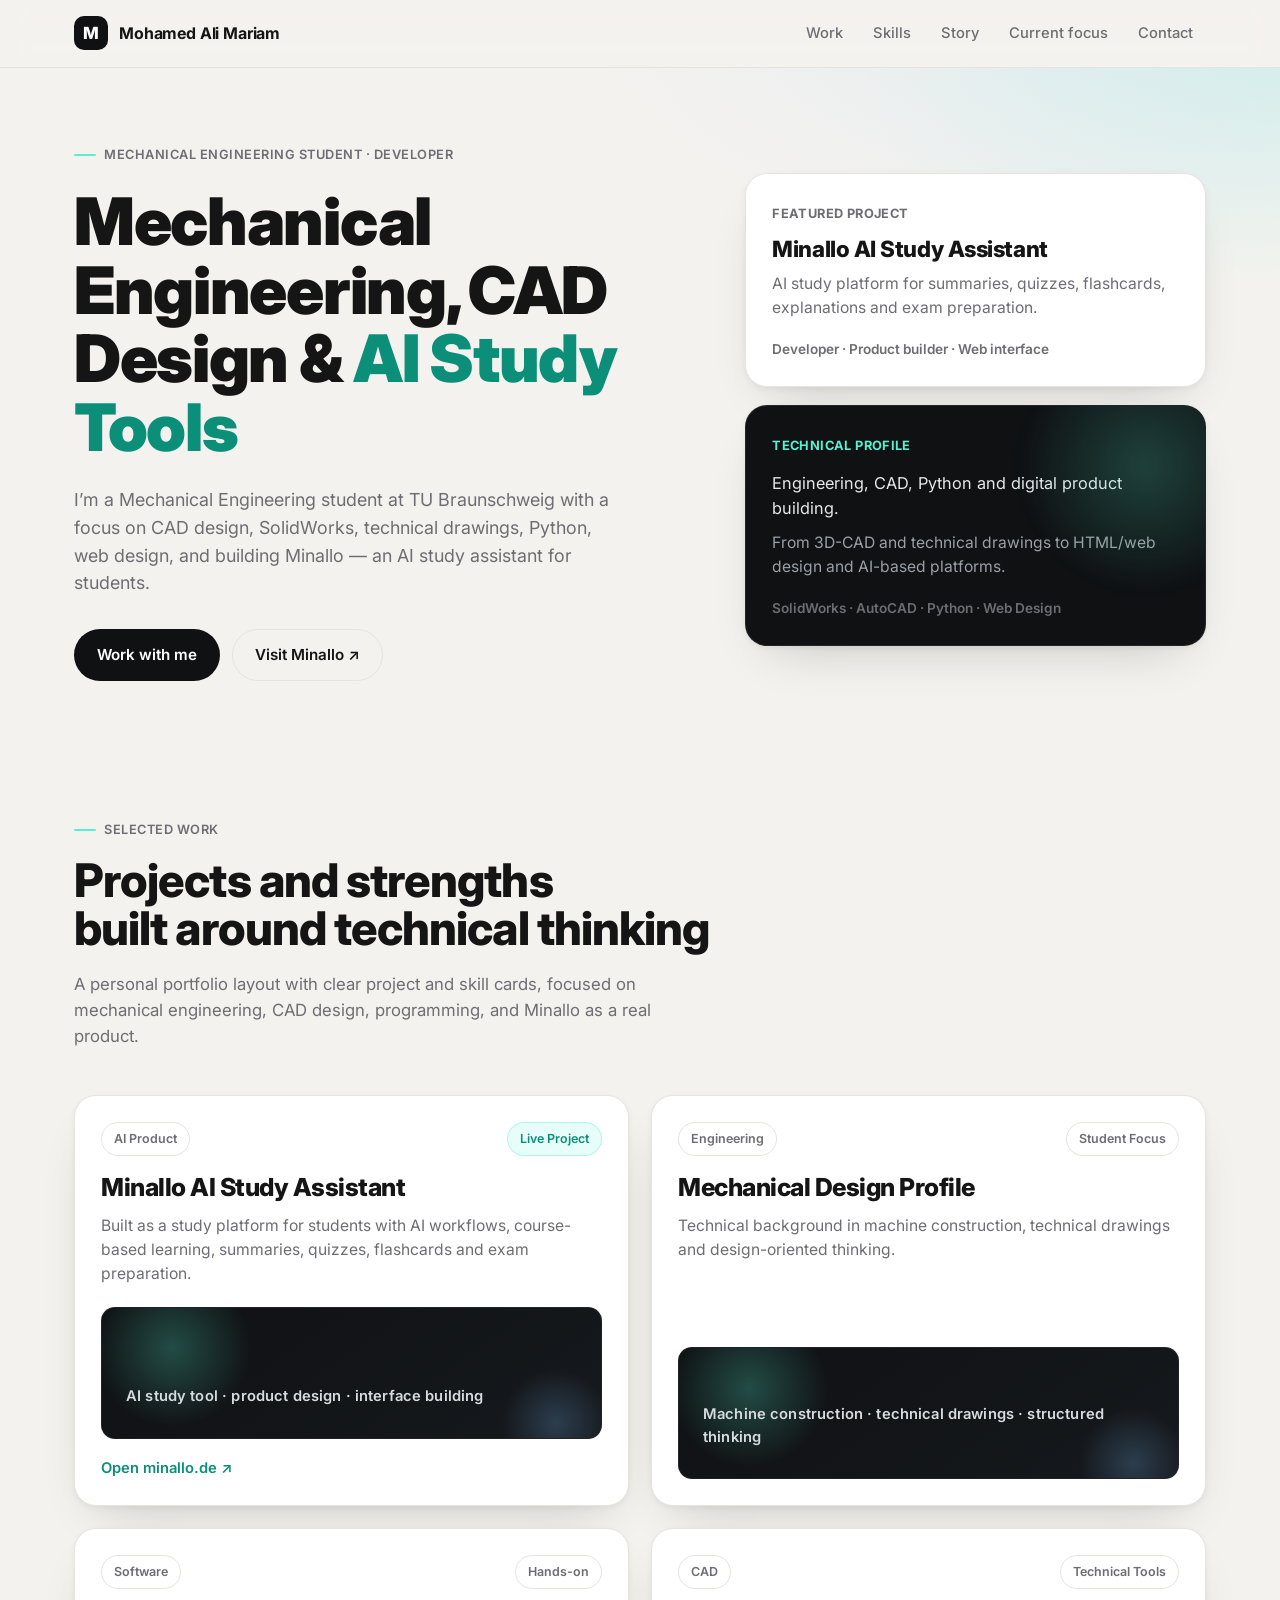
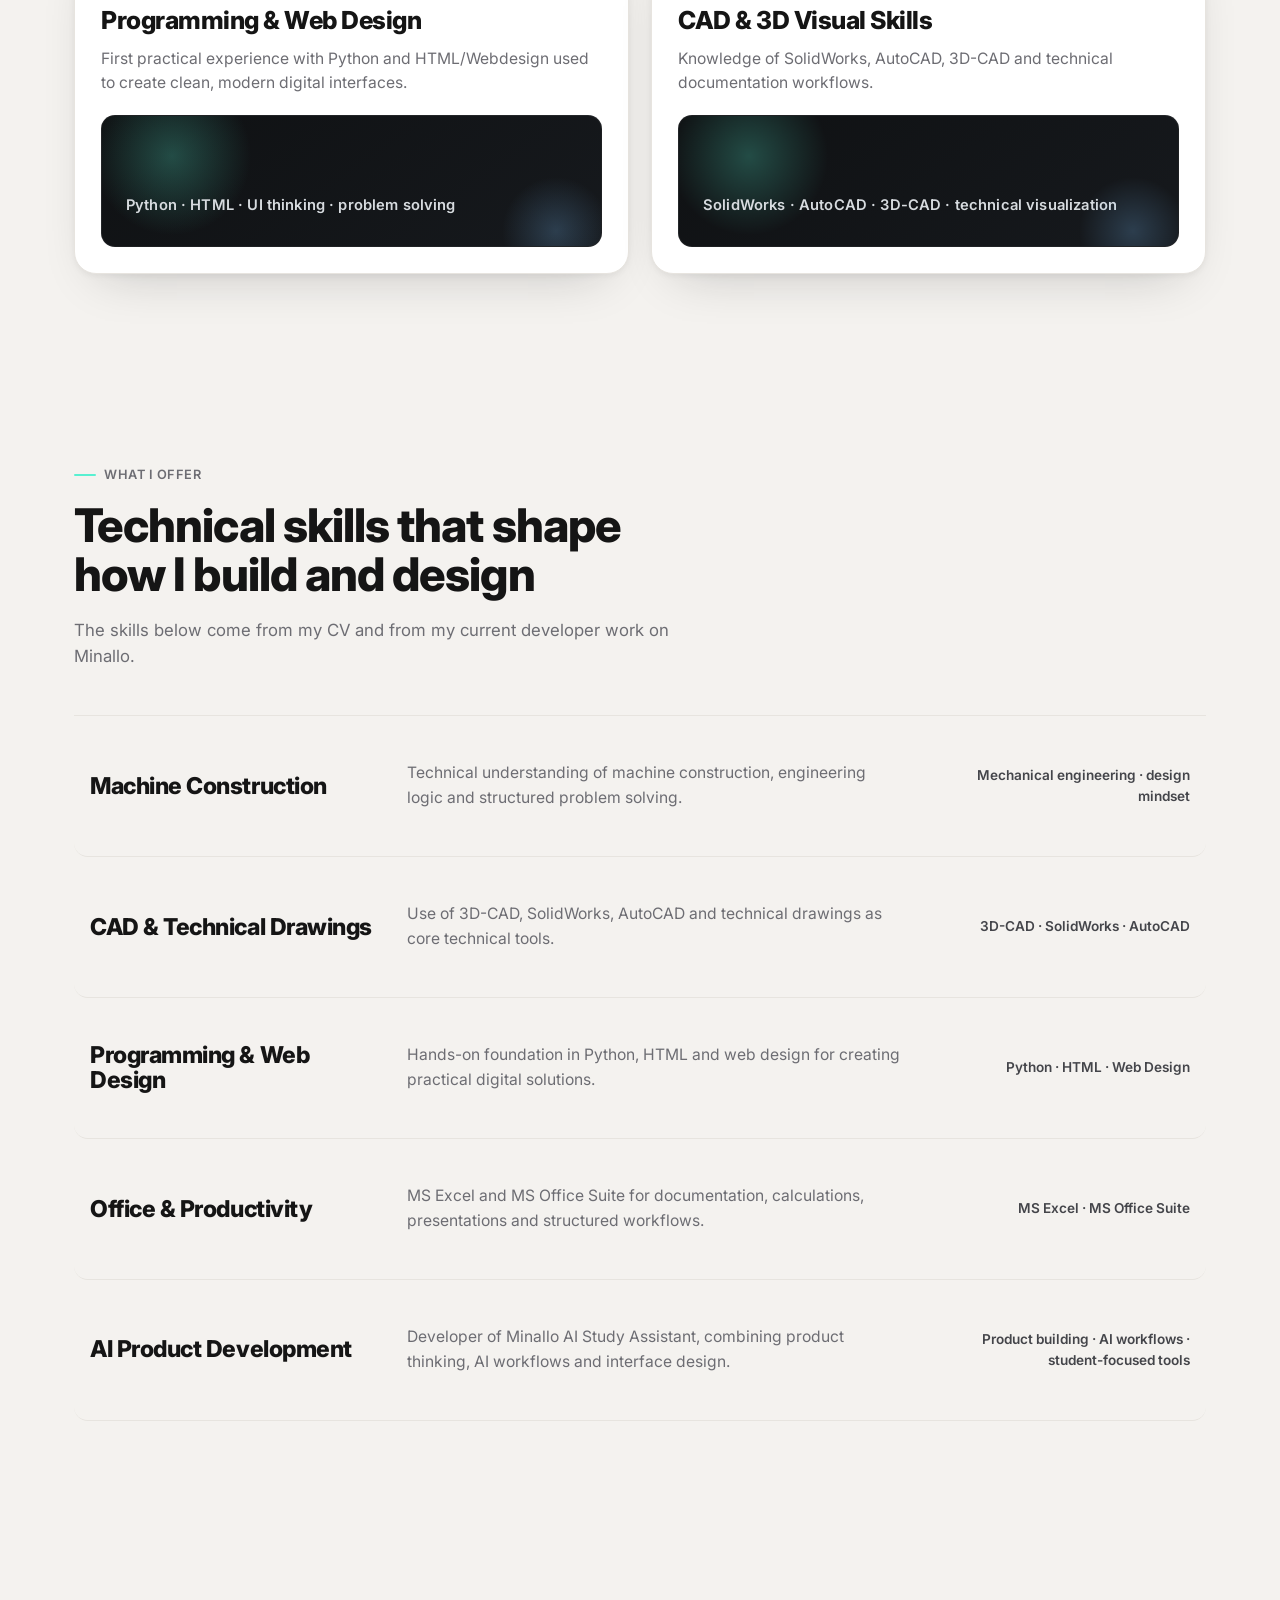
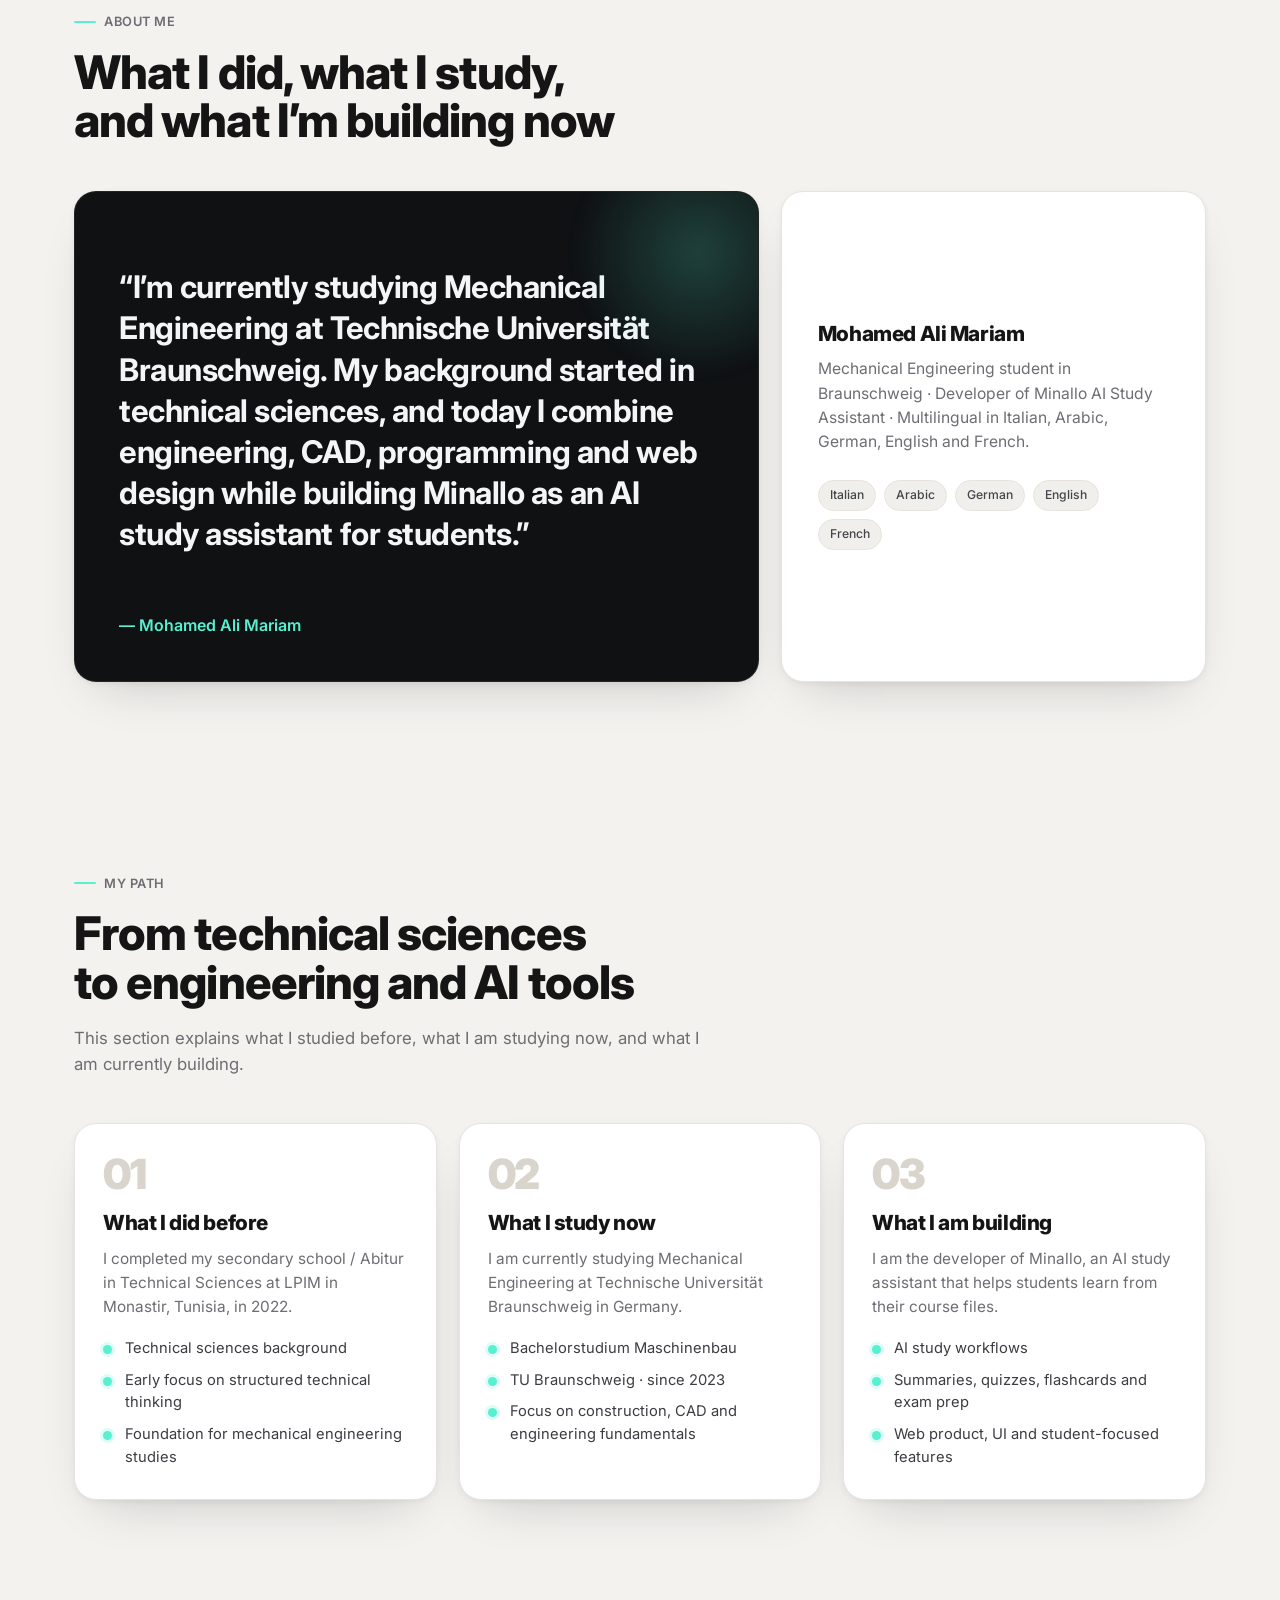
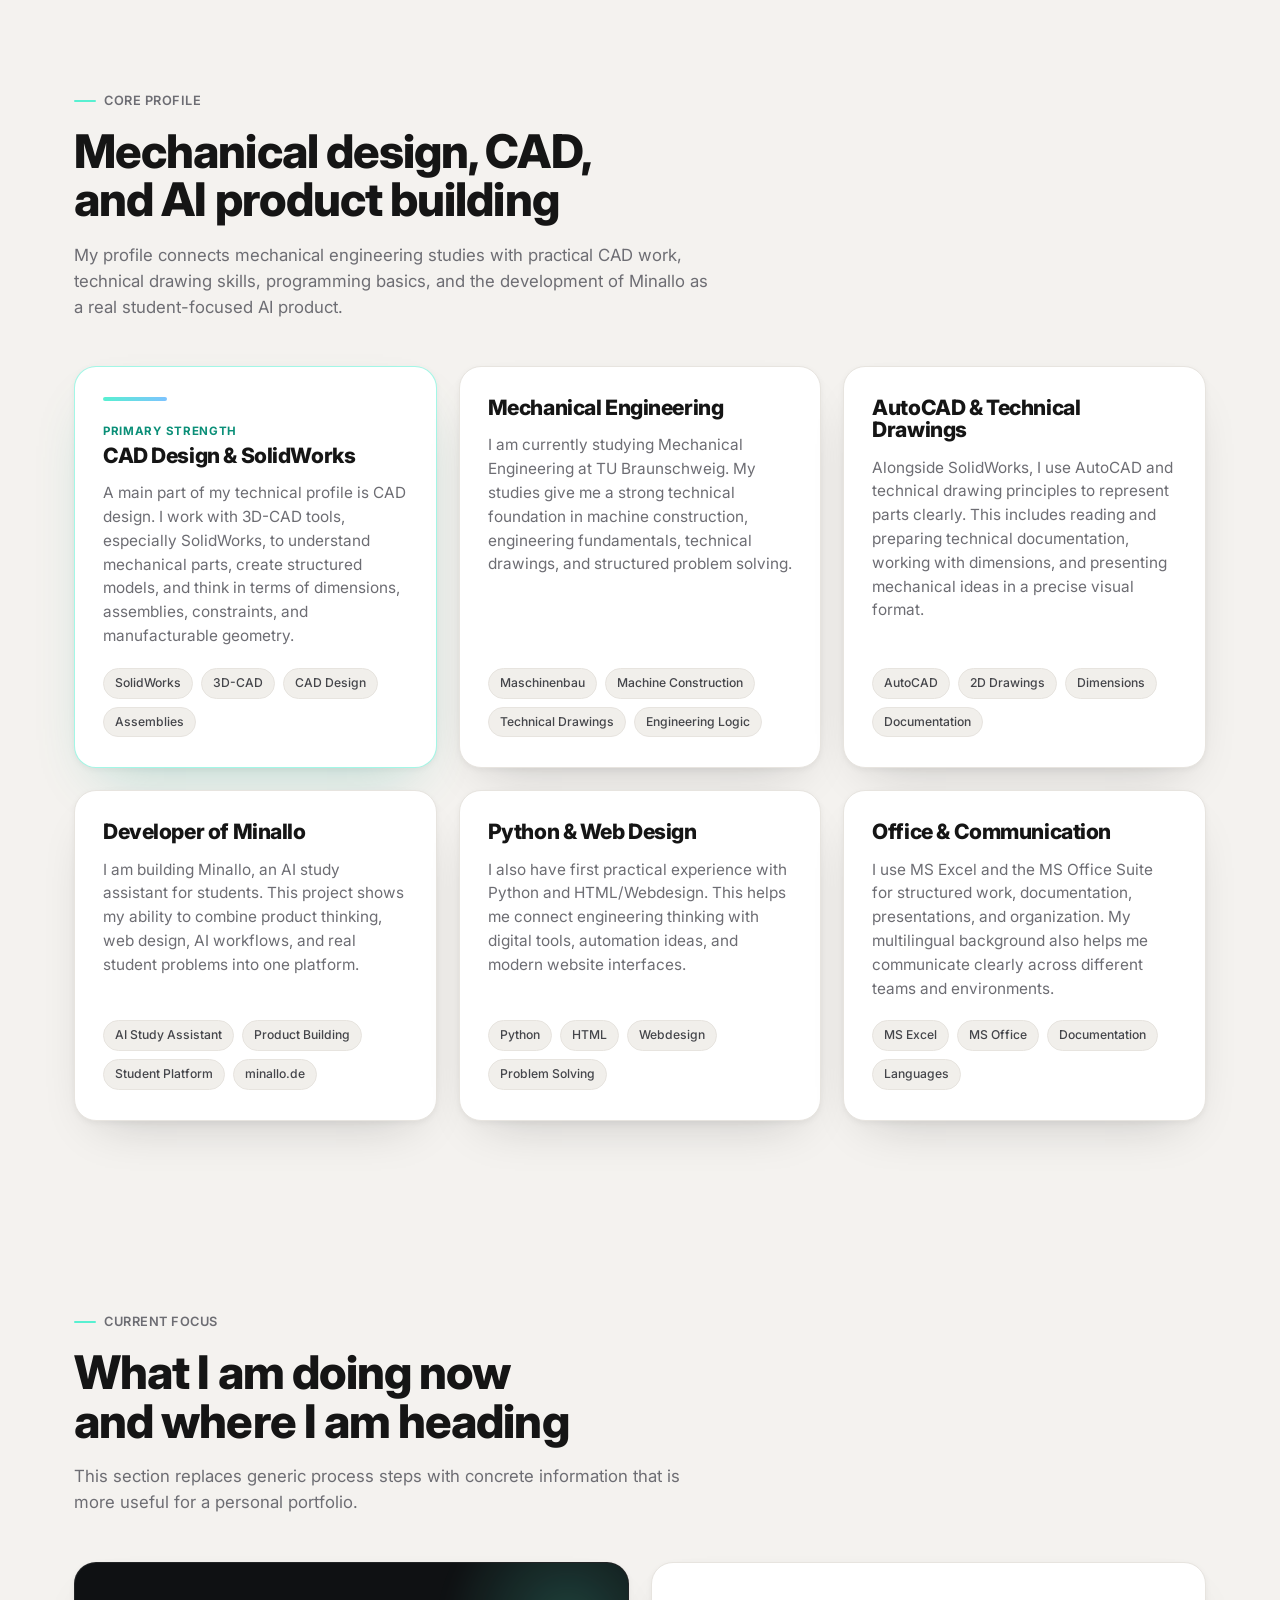
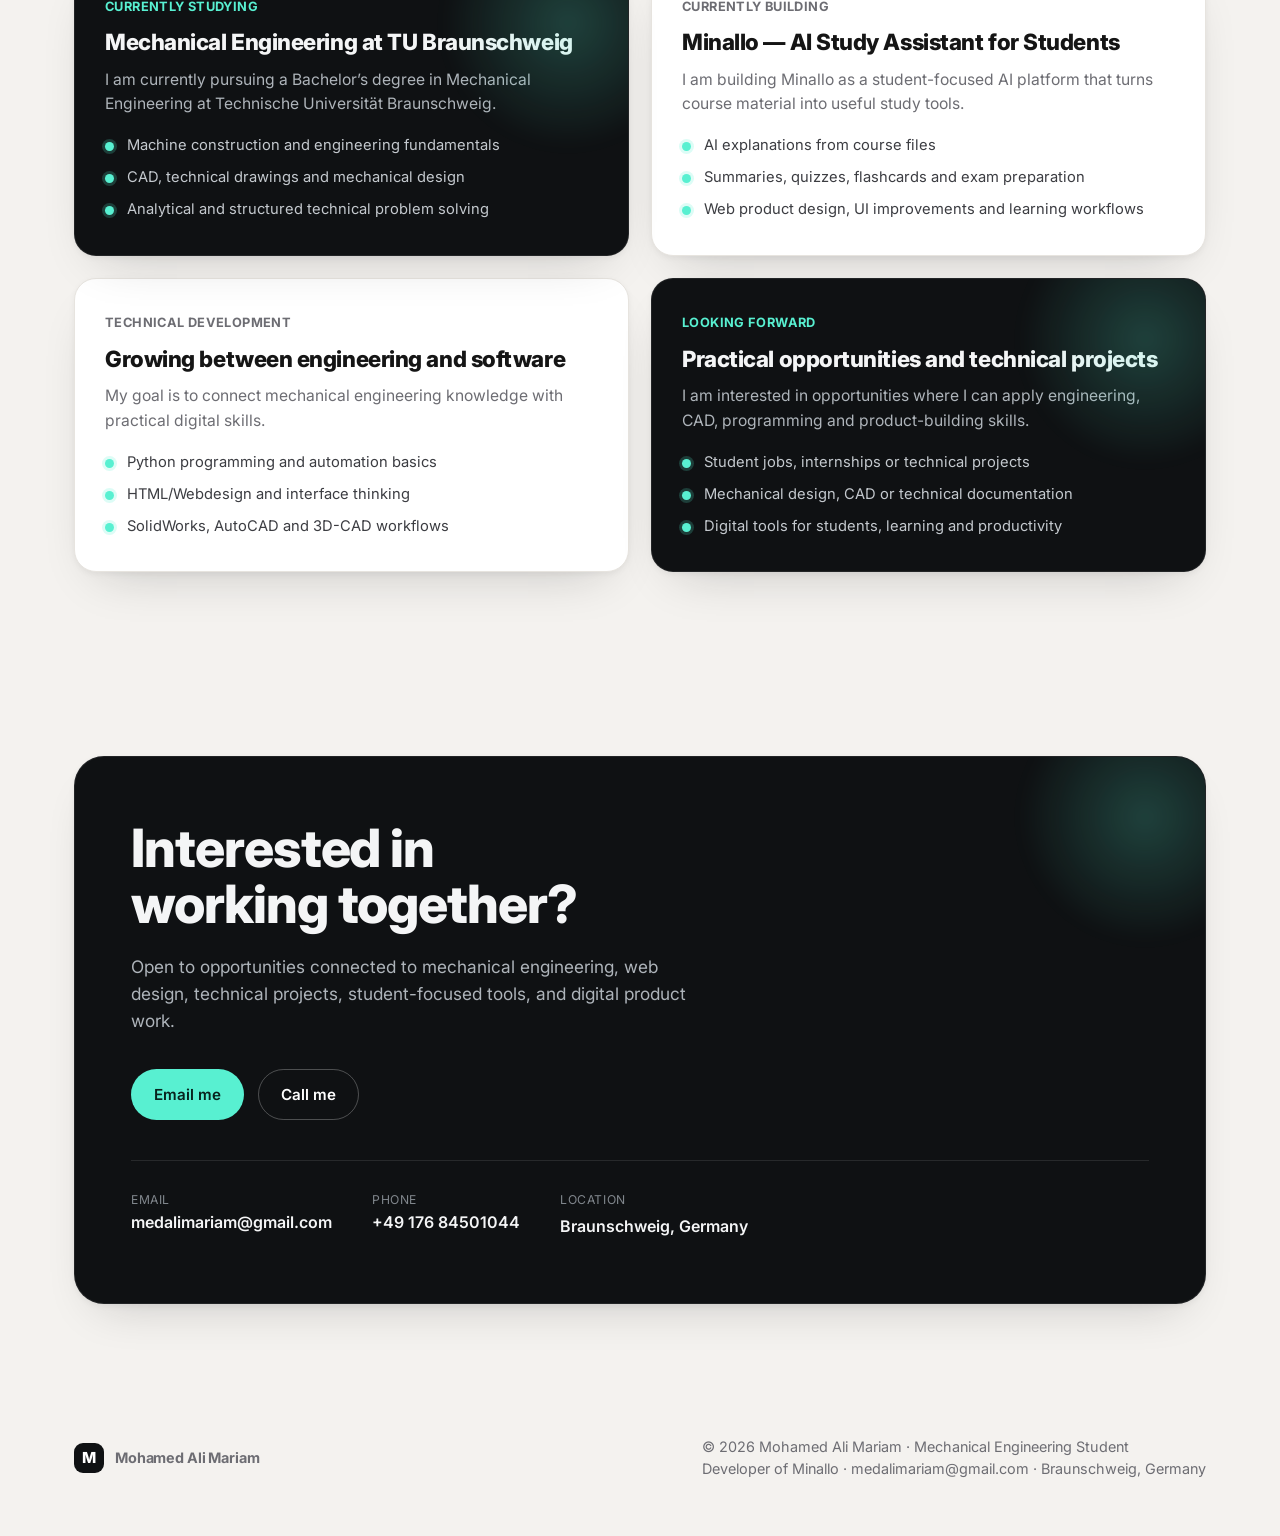
==== index.html @ a4108c78 "Initial portfolio site for mohamed-ali-mariam.com" ====
<!DOCTYPE html>
<html lang="en">
<head>
  <meta charset="UTF-8" />
  <meta name="viewport" content="width=device-width, initial-scale=1.0" />
  <title>Mohamed Ali Mariam — Mechanical Engineering · CAD · AI</title>
  <meta name="description" content="Mohamed Ali Mariam — Mechanical Engineering student at TU Braunschweig focused on CAD design, SolidWorks, technical drawings, Python and web design. Developer of Minallo, an AI study assistant." />
  <link rel="preconnect" href="https://fonts.googleapis.com" />
  <link rel="preconnect" href="https://fonts.gstatic.com" crossorigin />
  <link href="https://fonts.googleapis.com/css2?family=Inter:wght@400;500;600;700;800;900&display=swap" rel="stylesheet" />
  <style>
    :root {
      --bg: #f4f2ef;
      --surface: #ffffff;
      --text: #151515;
      --muted: #6d6d73;
      --line: #e7e4df;
      --dark: #0f1113;
      --dark-2: #16191d;
      --mint: #58f0d1;
      --teal: #7ef3df;
      --blue: #7dc3ff;

      --r-lg: 30px;
      --r: 22px;
      --r-sm: 14px;
      --pill: 999px;
      --maxw: 1180px;

      --shadow-sm: 0 1px 2px rgba(20, 20, 20, .04);
      --shadow: 0 2px 6px rgba(20, 20, 20, .05), 0 22px 50px -26px rgba(20, 20, 20, .24);
      --shadow-hover: 0 4px 10px rgba(20, 20, 20, .06), 0 34px 64px -28px rgba(20, 20, 20, .30);
      --shadow-dark: 0 30px 70px -34px rgba(0, 0, 0, .65);
      --ease: cubic-bezier(.2, .7, .2, 1);
    }

    * { box-sizing: border-box; }
    html { scroll-behavior: smooth; -webkit-text-size-adjust: 100%; }
    body {
      margin: 0;
      background: var(--bg);
      color: var(--text);
      font-family: "Inter", system-ui, -apple-system, "Segoe UI", Roboto, Helvetica, Arial, sans-serif;
      line-height: 1.55;
      -webkit-font-smoothing: antialiased;
      overflow-x: hidden;
    }
    a { color: inherit; text-decoration: none; }
    img { max-width: 100%; display: block; }
    section { scroll-margin-top: 92px; }

    .wrap { max-width: var(--maxw); margin: 0 auto; padding: 0 24px; }

    /* ---------- Typography helpers ---------- */
    .eyebrow {
      display: inline-flex; align-items: center; gap: 8px;
      font-size: .8rem; font-weight: 600; letter-spacing: .04em;
      text-transform: uppercase; color: var(--muted);
    }
    .eyebrow::before {
      content: ""; width: 22px; height: 2px; border-radius: 2px;
      background: var(--mint);
    }
    h1, h2, h3 { margin: 0; letter-spacing: -.02em; line-height: 1.05; font-weight: 800; }
    .accent { color: #0b8f78; }
    .muted { color: var(--muted); }

    /* ---------- Buttons ---------- */
    .btn {
      display: inline-flex; align-items: center; gap: 8px;
      font-weight: 600; font-size: .95rem;
      padding: 13px 22px; border-radius: var(--pill);
      border: 1px solid transparent; cursor: pointer;
      transition: transform .25s var(--ease), box-shadow .25s var(--ease), background .25s var(--ease), border-color .25s var(--ease);
      white-space: nowrap;
    }
    .btn:hover { transform: translateY(-2px); }
    .btn-dark { background: var(--dark); color: #fff; }
    .btn-dark:hover { box-shadow: 0 14px 30px -12px rgba(15, 17, 19, .5); }
    .btn-ghost { background: transparent; color: var(--text); border-color: var(--line); }
    .btn-ghost:hover { border-color: #cfcbc4; background: #fff; }
    .btn-mint { background: var(--mint); color: #08231d; }
    .btn-mint:hover { box-shadow: 0 16px 34px -14px rgba(88, 240, 209, .55); }
    .btn-outline-light { background: transparent; color: #fff; border-color: rgba(255, 255, 255, .26); }
    .btn-outline-light:hover { border-color: rgba(255, 255, 255, .55); background: rgba(255, 255, 255, .06); }

    /* ---------- Pills / tags ---------- */
    .pill {
      display: inline-flex; align-items: center;
      font-size: .78rem; font-weight: 600; color: var(--muted);
      background: #fff; border: 1px solid var(--line);
      padding: 6px 12px; border-radius: var(--pill);
    }
    .pill-status {
      color: #0b8f78; background: rgba(88, 240, 209, .14);
      border-color: rgba(88, 240, 209, .4);
    }
    .tags { display: flex; flex-wrap: wrap; gap: 8px; }
    .tag {
      font-size: .76rem; font-weight: 500; color: #44454a;
      background: #f1efeb; border: 1px solid var(--line);
      padding: 5px 11px; border-radius: var(--pill);
    }
    .dark .tag { color: #cdd2d6; background: rgba(255, 255, 255, .05); border-color: rgba(255, 255, 255, .12); }

    /* ---------- Nav ---------- */
    nav {
      position: sticky; top: 0; z-index: 50;
      backdrop-filter: saturate(140%) blur(12px);
      background: rgba(244, 242, 239, .82);
      border-bottom: 1px solid var(--line);
    }
    .nav-inner {
      display: flex; align-items: center; justify-content: space-between;
      gap: 16px; padding: 14px 24px; max-width: var(--maxw); margin: 0 auto;
      flex-wrap: wrap;
    }
    .brand { display: flex; align-items: center; gap: 11px; font-weight: 700; letter-spacing: -.01em; }
    .brand .sq {
      width: 34px; height: 34px; border-radius: 10px;
      background: var(--dark); color: #fff;
      display: grid; place-items: center; font-weight: 800; font-size: 1.05rem;
    }
    .nav-links { display: flex; align-items: center; gap: 4px; flex-wrap: wrap; }
    .nav-links a {
      color: var(--muted); font-weight: 500; font-size: .92rem;
      padding: 8px 13px; border-radius: var(--pill);
      transition: color .2s var(--ease), background .2s var(--ease);
    }
    .nav-links a:hover { color: var(--text); background: rgba(0, 0, 0, .04); }

    /* ---------- Section heading block ---------- */
    .sec { padding: 92px 0; }
    .sec-head { max-width: 720px; margin-bottom: 46px; }
    .sec-head h2 { font-size: clamp(1.9rem, 4vw, 2.9rem); margin: 16px 0 0; }
    .sec-head p { color: var(--muted); font-size: 1.05rem; margin: 18px 0 0; max-width: 640px; }

    /* ---------- Card base ---------- */
    .card {
      background: var(--surface); border: 1px solid var(--line);
      border-radius: var(--r); box-shadow: var(--shadow);
      transition: transform .35s var(--ease), box-shadow .35s var(--ease);
    }
    .card.lift:hover { transform: translateY(-5px); box-shadow: var(--shadow-hover); }
    .dark {
      background: var(--dark); color: #f4f5f6;
      border: 1px solid rgba(255, 255, 255, .08);
      position: relative; overflow: hidden;
    }
    .dark::after {
      content: ""; position: absolute; pointer-events: none;
      width: 360px; height: 360px; top: -120px; right: -120px;
      background: radial-gradient(closest-side, rgba(88, 240, 209, .22), transparent 70%);
      filter: blur(8px);
    }
    .dark .muted { color: #9aa0a6; }

    /* ---------- HERO ---------- */
    .hero { padding: 70px 0 40px; position: relative; }
    .hero::before {
      content: ""; position: absolute; inset: 0; z-index: -1;
      background: radial-gradient(900px 420px at 88% -8%, rgba(125, 195, 255, .12), transparent 60%),
                  radial-gradient(700px 380px at 100% 0%, rgba(88, 240, 209, .14), transparent 60%);
    }
    .hero-grid { display: grid; grid-template-columns: 1.15fr .85fr; gap: 48px; align-items: center; }
    .hero h1 { font-size: clamp(2.4rem, 5.2vw, 4.1rem); margin: 22px 0 0; font-weight: 900; }
    .hero h1 .hl { color: #0b8f78; }
    .hero-lead { color: var(--muted); font-size: 1.12rem; max-width: 540px; margin: 24px 0 0; }
    .hero-cta { display: flex; flex-wrap: wrap; gap: 12px; margin-top: 32px; }
    .hero-cards { display: flex; flex-direction: column; gap: 18px; }
    .mini { font-size: .8rem; font-weight: 700; letter-spacing: .03em; text-transform: uppercase; color: var(--muted); }
    .dark .mini { color: var(--mint); }
    .hcard { padding: 26px; }
    .hcard h3 { font-size: 1.4rem; margin: 12px 0 0; }
    .hcard p { font-size: .98rem; margin: 12px 0 0; }
    .hcard .meta { margin-top: 18px; font-size: .85rem; font-weight: 600; color: var(--muted); }
    .dark .hcard .meta { color: #aeb4ba; }

    /* ---------- WORK ---------- */
    .grid-2 { display: grid; grid-template-columns: repeat(2, 1fr); gap: 22px; }
    .work-card { padding: 26px; display: flex; flex-direction: column; }
    .work-top { display: flex; align-items: center; justify-content: space-between; gap: 12px; margin-bottom: 18px; }
    .work-card h3 { font-size: 1.55rem; margin: 0; }
    .work-card .desc { color: var(--muted); margin: 14px 0 20px; font-size: .98rem; }
    .visual {
      margin-top: auto; border-radius: var(--r-sm);
      background: linear-gradient(145deg, var(--dark), var(--dark-2));
      color: #d7dbdf; padding: 30px 24px; min-height: 132px;
      display: flex; align-items: flex-end; position: relative; overflow: hidden;
      border: 1px solid rgba(255, 255, 255, .06);
    }
    .visual::before {
      content: ""; position: absolute; width: 220px; height: 220px;
      top: -70px; left: -40px; border-radius: 50%;
      background: radial-gradient(closest-side, rgba(88, 240, 209, .26), transparent 72%);
    }
    .visual::after {
      content: ""; position: absolute; width: 150px; height: 150px;
      bottom: -60px; right: -30px; border-radius: 50%;
      background: radial-gradient(closest-side, rgba(125, 195, 255, .22), transparent 72%);
    }
    .visual span { position: relative; font-size: .92rem; font-weight: 600; letter-spacing: .01em; }
    .work-link { margin-top: 18px; font-weight: 600; color: #0b8f78; font-size: .92rem; }
    .work-link:hover { text-decoration: underline; }

    /* ---------- SERVICES table ---------- */
    .rows { border-top: 1px solid var(--line); }
    .row {
      display: grid; grid-template-columns: minmax(220px, 1fr) 1.7fr minmax(190px, .9fr);
      gap: 26px; align-items: center;
      padding: 30px 16px; border-bottom: 1px solid var(--line);
      transition: background .25s var(--ease), padding .25s var(--ease);
      border-radius: 14px;
    }
    .row:hover { background: #fff; padding-left: 26px; box-shadow: var(--shadow-sm); }
    .row h3 { font-size: 1.45rem; }
    .row .rdesc { color: var(--muted); font-size: .98rem; }
    .row .rtag { font-size: .85rem; font-weight: 600; color: #44454a; text-align: right; }

    /* ---------- ABOUT (story) ---------- */
    .about { display: grid; grid-template-columns: 1.45fr .9fr; gap: 22px; align-items: stretch; }
    .about-quote { padding: 44px; display: flex; flex-direction: column; justify-content: center; }
    .about-quote .q { font-size: clamp(1.35rem, 2.6vw, 1.95rem); font-weight: 700; letter-spacing: -.015em; line-height: 1.32; }
    .about-quote .sig { margin-top: 26px; font-weight: 600; color: var(--mint); }
    .ident { padding: 36px; display: flex; flex-direction: column; gap: 22px; justify-content: center; }
    .ident h3 { font-size: 1.3rem; }
    .ident p { color: var(--muted); margin: 0; font-size: .98rem; }
    .ident .chips { display: flex; flex-wrap: wrap; gap: 8px; margin-top: 4px; }

    /* ---------- MY PATH ---------- */
    .grid-3 { display: grid; grid-template-columns: repeat(3, 1fr); gap: 22px; }
    .path-card { padding: 30px 28px; }
    .path-card .num { font-size: 2.6rem; font-weight: 900; color: #d9d4cc; letter-spacing: -.03em; line-height: 1; }
    .path-card h3 { font-size: 1.3rem; margin: 16px 0 0; }
    .path-card p { color: var(--muted); margin: 14px 0 18px; font-size: .96rem; }
    .ticks { list-style: none; padding: 0; margin: 0; display: grid; gap: 9px; }
    .ticks li { position: relative; padding-left: 22px; font-size: .92rem; color: #3c3d42; }
    .ticks li::before {
      content: ""; position: absolute; left: 0; top: 8px;
      width: 9px; height: 9px; border-radius: 50%;
      background: var(--mint); box-shadow: 0 0 0 3px rgba(88, 240, 209, .2);
    }
    .dark .ticks li { color: #c4c9ce; }

    /* ---------- CORE PROFILE ---------- */
    .core-grid { display: grid; grid-template-columns: repeat(3, 1fr); gap: 22px; }
    .core-card { padding: 30px 28px; display: flex; flex-direction: column; }
    .core-card h3 { font-size: 1.32rem; }
    .core-card p { color: var(--muted); margin: 14px 0 20px; font-size: .96rem; }
    .core-card .tags { margin-top: auto; }
    .core-card.feature {
      border-color: rgba(88, 240, 209, .55);
      box-shadow: 0 2px 6px rgba(20, 20, 20, .05), 0 26px 56px -26px rgba(11, 143, 120, .3);
    }
    .core-card.feature::before {
      content: ""; display: block; height: 4px; width: 64px; border-radius: 4px;
      background: linear-gradient(90deg, var(--mint), var(--blue));
      margin-bottom: 22px;
    }
    .core-card.feature .feat-flag {
      align-self: flex-start; margin-bottom: 4px;
      font-size: .72rem; font-weight: 700; letter-spacing: .06em; text-transform: uppercase;
      color: #0b8f78;
    }

    /* ---------- CURRENT FOCUS ---------- */
    .focus-grid { display: grid; grid-template-columns: repeat(2, 1fr); gap: 22px; }
    .focus-card { padding: 34px 30px; }
    .focus-card .mini { margin-bottom: 14px; display: block; }
    .focus-card h3 { font-size: 1.4rem; }
    .focus-card p { margin: 14px 0 18px; font-size: .98rem; color: var(--muted); }

    /* ---------- CONTACT ---------- */
    .cta { padding: 64px 56px; border-radius: var(--r-lg); }
    .cta h2 { font-size: clamp(2rem, 4.6vw, 3.3rem); max-width: 14ch; }
    .cta p { color: #aeb4ba; font-size: 1.08rem; max-width: 560px; margin: 22px 0 34px; }
    .cta-row { display: flex; flex-wrap: wrap; gap: 14px; }
    .contact-meta {
      display: flex; flex-wrap: wrap; gap: 14px 40px; margin-top: 40px;
      padding-top: 30px; border-top: 1px solid rgba(255, 255, 255, .1);
    }
    .contact-meta div .k { font-size: .76rem; text-transform: uppercase; letter-spacing: .05em; color: #80868c; }
    .contact-meta div .v { font-weight: 600; margin-top: 4px; }
    .contact-meta a.v:hover { color: var(--mint); }

    /* ---------- FOOTER ---------- */
    footer { padding: 40px 0 56px; }
    .foot {
      display: flex; flex-wrap: wrap; gap: 14px; justify-content: space-between; align-items: center;
      color: var(--muted); font-size: .9rem;
    }
    .foot .brand .sq { width: 30px; height: 30px; border-radius: 9px; font-size: .95rem; }
    .foot p { margin: 0; }

    /* ---------- Reveal animation ---------- */
    .reveal { opacity: 0; transform: translateY(18px); transition: opacity .7s var(--ease), transform .7s var(--ease); }
    .reveal.in { opacity: 1; transform: none; }
    @media (prefers-reduced-motion: reduce) {
      html { scroll-behavior: auto; }
      .reveal { opacity: 1; transform: none; transition: none; }
      .btn:hover, .card.lift:hover { transform: none; }
    }

    /* ---------- Responsive ---------- */
    @media (max-width: 980px) {
      .sec { padding: 72px 0; }
      .hero-grid { grid-template-columns: 1fr; gap: 34px; }
      .about { grid-template-columns: 1fr; }
      .core-grid { grid-template-columns: repeat(2, 1fr); }
      .grid-3 { grid-template-columns: 1fr; }
      .row { grid-template-columns: 1fr; gap: 10px; padding: 24px 14px; }
      .row .rtag { text-align: left; }
      .cta { padding: 48px 30px; }
    }
    @media (max-width: 640px) {
      .wrap { padding: 0 18px; }
      .grid-2, .core-grid, .focus-grid { grid-template-columns: 1fr; }
      .nav-links { gap: 0; }
      .nav-links a { padding: 7px 10px; font-size: .86rem; }
      .hero-cta .btn, .cta-row .btn { flex: 1 1 auto; justify-content: center; }
      .about-quote, .ident, .hcard, .work-card, .core-card, .path-card, .focus-card { padding: 24px; }
      .sec-head { margin-bottom: 34px; }
    }
  </style>
</head>
<body>

  <!-- ================= NAV ================= -->
  <nav>
    <div class="nav-inner">
      <a class="brand" href="#top" aria-label="Mohamed Ali Mariam — home">
        <span class="sq">M</span>
        <span>Mohamed Ali Mariam</span>
      </a>
      <div class="nav-links">
        <a href="#work">Work</a>
        <a href="#services">Skills</a>
        <a href="#story">Story</a>
        <a href="#current-focus">Current focus</a>
        <a href="#contact">Contact</a>
      </div>
    </div>
  </nav>

  <main id="top">

    <!-- ================= HERO ================= -->
    <header class="hero">
      <div class="wrap">
        <div class="hero-grid">
          <div class="reveal">
            <span class="eyebrow">Mechanical Engineering Student · Developer</span>
            <h1>Mechanical Engineering, CAD Design &amp; <span class="hl">AI Study Tools</span></h1>
            <p class="hero-lead">
              I’m a Mechanical Engineering student at TU Braunschweig with a focus on CAD design,
              SolidWorks, technical drawings, Python, web design, and building Minallo — an AI study
              assistant for students.
            </p>
            <div class="hero-cta">
              <a class="btn btn-dark" href="#contact">Work with me</a>
              <a class="btn btn-ghost" href="https://minallo.de" target="_blank" rel="noopener noreferrer">Visit Minallo ↗</a>
            </div>
          </div>

          <div class="hero-cards reveal">
            <!-- Card 1: Featured project (light) -->
            <article class="card lift hcard">
              <span class="mini">Featured project</span>
              <h3>Minallo AI Study Assistant</h3>
              <p class="muted">AI study platform for summaries, quizzes, flashcards, explanations and exam preparation.</p>
              <div class="meta">Developer · Product builder · Web interface</div>
            </article>
            <!-- Card 2: Technical profile (dark) -->
            <article class="card dark lift hcard">
              <span class="mini">Technical profile</span>
              <p style="margin-top:14px;font-size:1.02rem;color:#e6e8ea;">Engineering, CAD, Python and digital product building.</p>
              <p class="muted" style="margin-top:10px;">From 3D-CAD and technical drawings to HTML/web design and AI-based platforms.</p>
              <div class="meta">SolidWorks · AutoCAD · Python · Web Design</div>
            </article>
          </div>
        </div>
      </div>
    </header>

    <!-- ================= WORK ================= -->
    <section id="work" class="sec">
      <div class="wrap">
        <div class="sec-head reveal">
          <span class="eyebrow">Selected work</span>
          <h2>Projects and strengths<br />built around technical thinking</h2>
          <p>A personal portfolio layout with clear project and skill cards, focused on mechanical engineering, CAD design, programming, and Minallo as a real product.</p>
        </div>

        <div class="grid-2">
          <!-- Card 1 -->
          <article class="card lift work-card reveal">
            <div class="work-top">
              <span class="pill">AI Product</span>
              <span class="pill pill-status">Live Project</span>
            </div>
            <h3>Minallo AI Study Assistant</h3>
            <p class="desc">Built as a study platform for students with AI workflows, course-based learning, summaries, quizzes, flashcards and exam preparation.</p>
            <div class="visual"><span>AI study tool · product design · interface building</span></div>
            <a class="work-link" href="https://minallo.de" target="_blank" rel="noopener noreferrer">Open minallo.de ↗</a>
          </article>

          <!-- Card 2 -->
          <article class="card lift work-card reveal">
            <div class="work-top">
              <span class="pill">Engineering</span>
              <span class="pill">Student Focus</span>
            </div>
            <h3>Mechanical Design Profile</h3>
            <p class="desc">Technical background in machine construction, technical drawings and design-oriented thinking.</p>
            <div class="visual"><span>Machine construction · technical drawings · structured thinking</span></div>
          </article>

          <!-- Card 3 -->
          <article class="card lift work-card reveal">
            <div class="work-top">
              <span class="pill">Software</span>
              <span class="pill">Hands-on</span>
            </div>
            <h3>Programming &amp; Web Design</h3>
            <p class="desc">First practical experience with Python and HTML/Webdesign used to create clean, modern digital interfaces.</p>
            <div class="visual"><span>Python · HTML · UI thinking · problem solving</span></div>
          </article>

          <!-- Card 4 -->
          <article class="card lift work-card reveal">
            <div class="work-top">
              <span class="pill">CAD</span>
              <span class="pill">Technical Tools</span>
            </div>
            <h3>CAD &amp; 3D Visual Skills</h3>
            <p class="desc">Knowledge of SolidWorks, AutoCAD, 3D-CAD and technical documentation workflows.</p>
            <div class="visual"><span>SolidWorks · AutoCAD · 3D-CAD · technical visualization</span></div>
          </article>
        </div>
      </div>
    </section>

    <!-- ================= SERVICES / SKILLS ================= -->
    <section id="services" class="sec">
      <div class="wrap">
        <div class="sec-head reveal">
          <span class="eyebrow">What I offer</span>
          <h2>Technical skills that shape<br />how I build and design</h2>
          <p>The skills below come from my CV and from my current developer work on Minallo.</p>
        </div>

        <div class="rows reveal">
          <div class="row">
            <h3>Machine Construction</h3>
            <p class="rdesc">Technical understanding of machine construction, engineering logic and structured problem solving.</p>
            <p class="rtag">Mechanical engineering · design mindset</p>
          </div>
          <div class="row">
            <h3>CAD &amp; Technical Drawings</h3>
            <p class="rdesc">Use of 3D-CAD, SolidWorks, AutoCAD and technical drawings as core technical tools.</p>
            <p class="rtag">3D-CAD · SolidWorks · AutoCAD</p>
          </div>
          <div class="row">
            <h3>Programming &amp; Web Design</h3>
            <p class="rdesc">Hands-on foundation in Python, HTML and web design for creating practical digital solutions.</p>
            <p class="rtag">Python · HTML · Web Design</p>
          </div>
          <div class="row">
            <h3>Office &amp; Productivity</h3>
            <p class="rdesc">MS Excel and MS Office Suite for documentation, calculations, presentations and structured workflows.</p>
            <p class="rtag">MS Excel · MS Office Suite</p>
          </div>
          <div class="row">
            <h3>AI Product Development</h3>
            <p class="rdesc">Developer of Minallo AI Study Assistant, combining product thinking, AI workflows and interface design.</p>
            <p class="rtag">Product building · AI workflows · student-focused tools</p>
          </div>
        </div>
      </div>
    </section>

    <!-- ================= ABOUT / STORY ================= -->
    <section id="story" class="sec">
      <div class="wrap">
        <div class="sec-head reveal">
          <span class="eyebrow">About me</span>
          <h2>What I did, what I study,<br />and what I’m building now</h2>
        </div>

        <div class="about">
          <article class="card dark about-quote reveal">
            <p class="q">“I’m currently studying Mechanical Engineering at Technische Universität Braunschweig. My background started in technical sciences, and today I combine engineering, CAD, programming and web design while building Minallo as an AI study assistant for students.”</p>
            <span class="sig">— Mohamed Ali Mariam</span>
          </article>

          <article class="card ident reveal">
            <div>
              <h3>Mohamed Ali Mariam</h3>
              <p style="margin-top:12px;">Mechanical Engineering student in Braunschweig · Developer of Minallo AI Study Assistant · Multilingual in Italian, Arabic, German, English and French.</p>
            </div>
            <div class="chips">
              <span class="tag">Italian</span>
              <span class="tag">Arabic</span>
              <span class="tag">German</span>
              <span class="tag">English</span>
              <span class="tag">French</span>
            </div>
          </article>
        </div>
      </div>
    </section>

    <!-- ================= MY PATH ================= -->
    <section id="path" class="sec">
      <div class="wrap">
        <div class="sec-head reveal">
          <span class="eyebrow">My path</span>
          <h2>From technical sciences<br />to engineering and AI tools</h2>
          <p>This section explains what I studied before, what I am studying now, and what I am currently building.</p>
        </div>

        <div class="grid-3">
          <article class="card lift path-card reveal">
            <div class="num">01</div>
            <h3>What I did before</h3>
            <p>I completed my secondary school / Abitur in Technical Sciences at LPIM in Monastir, Tunisia, in 2022.</p>
            <ul class="ticks">
              <li>Technical sciences background</li>
              <li>Early focus on structured technical thinking</li>
              <li>Foundation for mechanical engineering studies</li>
            </ul>
          </article>

          <article class="card lift path-card reveal">
            <div class="num">02</div>
            <h3>What I study now</h3>
            <p>I am currently studying Mechanical Engineering at Technische Universität Braunschweig in Germany.</p>
            <ul class="ticks">
              <li>Bachelorstudium Maschinenbau</li>
              <li>TU Braunschweig · since 2023</li>
              <li>Focus on construction, CAD and engineering fundamentals</li>
            </ul>
          </article>

          <article class="card lift path-card reveal">
            <div class="num">03</div>
            <h3>What I am building</h3>
            <p>I am the developer of Minallo, an AI study assistant that helps students learn from their course files.</p>
            <ul class="ticks">
              <li>AI study workflows</li>
              <li>Summaries, quizzes, flashcards and exam prep</li>
              <li>Web product, UI and student-focused features</li>
            </ul>
          </article>
        </div>
      </div>
    </section>

    <!-- ================= CORE PROFILE ================= -->
    <section id="core-profile" class="sec">
      <div class="wrap">
        <div class="sec-head reveal">
          <span class="eyebrow">Core profile</span>
          <h2>Mechanical design, CAD,<br />and AI product building</h2>
          <p>My profile connects mechanical engineering studies with practical CAD work, technical drawing skills, programming basics, and the development of Minallo as a real student-focused AI product.</p>
        </div>

        <div class="core-grid">
          <!-- Card 1 (feature) -->
          <article class="card lift core-card feature reveal">
            <span class="feat-flag">Primary strength</span>
            <h3>CAD Design &amp; SolidWorks</h3>
            <p>A main part of my technical profile is CAD design. I work with 3D-CAD tools, especially SolidWorks, to understand mechanical parts, create structured models, and think in terms of dimensions, assemblies, constraints, and manufacturable geometry.</p>
            <div class="tags">
              <span class="tag">SolidWorks</span><span class="tag">3D-CAD</span>
              <span class="tag">CAD Design</span><span class="tag">Assemblies</span>
            </div>
          </article>

          <!-- Card 2 -->
          <article class="card lift core-card reveal">
            <h3>Mechanical Engineering</h3>
            <p>I am currently studying Mechanical Engineering at TU Braunschweig. My studies give me a strong technical foundation in machine construction, engineering fundamentals, technical drawings, and structured problem solving.</p>
            <div class="tags">
              <span class="tag">Maschinenbau</span><span class="tag">Machine Construction</span>
              <span class="tag">Technical Drawings</span><span class="tag">Engineering Logic</span>
            </div>
          </article>

          <!-- Card 3 -->
          <article class="card lift core-card reveal">
            <h3>AutoCAD &amp; Technical Drawings</h3>
            <p>Alongside SolidWorks, I use AutoCAD and technical drawing principles to represent parts clearly. This includes reading and preparing technical documentation, working with dimensions, and presenting mechanical ideas in a precise visual format.</p>
            <div class="tags">
              <span class="tag">AutoCAD</span><span class="tag">2D Drawings</span>
              <span class="tag">Dimensions</span><span class="tag">Documentation</span>
            </div>
          </article>

          <!-- Card 4 -->
          <article class="card lift core-card reveal">
            <h3>Developer of Minallo</h3>
            <p>I am building Minallo, an AI study assistant for students. This project shows my ability to combine product thinking, web design, AI workflows, and real student problems into one platform.</p>
            <div class="tags">
              <span class="tag">AI Study Assistant</span><span class="tag">Product Building</span>
              <span class="tag">Student Platform</span><span class="tag">minallo.de</span>
            </div>
          </article>

          <!-- Card 5 -->
          <article class="card lift core-card reveal">
            <h3>Python &amp; Web Design</h3>
            <p>I also have first practical experience with Python and HTML/Webdesign. This helps me connect engineering thinking with digital tools, automation ideas, and modern website interfaces.</p>
            <div class="tags">
              <span class="tag">Python</span><span class="tag">HTML</span>
              <span class="tag">Webdesign</span><span class="tag">Problem Solving</span>
            </div>
          </article>

          <!-- Card 6 -->
          <article class="card lift core-card reveal">
            <h3>Office &amp; Communication</h3>
            <p>I use MS Excel and the MS Office Suite for structured work, documentation, presentations, and organization. My multilingual background also helps me communicate clearly across different teams and environments.</p>
            <div class="tags">
              <span class="tag">MS Excel</span><span class="tag">MS Office</span>
              <span class="tag">Documentation</span><span class="tag">Languages</span>
            </div>
          </article>
        </div>
      </div>
    </section>

    <!-- ================= CURRENT FOCUS ================= -->
    <section id="current-focus" class="sec">
      <div class="wrap">
        <div class="sec-head reveal">
          <span class="eyebrow">Current focus</span>
          <h2>What I am doing now<br />and where I am heading</h2>
          <p>This section replaces generic process steps with concrete information that is more useful for a personal portfolio.</p>
        </div>

        <div class="focus-grid">
          <!-- Card 1 dark -->
          <article class="card dark lift focus-card reveal">
            <span class="mini">Currently studying</span>
            <h3>Mechanical Engineering at TU Braunschweig</h3>
            <p style="color:#aeb4ba;">I am currently pursuing a Bachelor’s degree in Mechanical Engineering at Technische Universität Braunschweig.</p>
            <ul class="ticks">
              <li>Machine construction and engineering fundamentals</li>
              <li>CAD, technical drawings and mechanical design</li>
              <li>Analytical and structured technical problem solving</li>
            </ul>
          </article>

          <!-- Card 2 light -->
          <article class="card lift focus-card reveal">
            <span class="mini">Currently building</span>
            <h3>Minallo — AI Study Assistant for Students</h3>
            <p>I am building Minallo as a student-focused AI platform that turns course material into useful study tools.</p>
            <ul class="ticks">
              <li>AI explanations from course files</li>
              <li>Summaries, quizzes, flashcards and exam preparation</li>
              <li>Web product design, UI improvements and learning workflows</li>
            </ul>
          </article>

          <!-- Card 3 light -->
          <article class="card lift focus-card reveal">
            <span class="mini">Technical development</span>
            <h3>Growing between engineering and software</h3>
            <p>My goal is to connect mechanical engineering knowledge with practical digital skills.</p>
            <ul class="ticks">
              <li>Python programming and automation basics</li>
              <li>HTML/Webdesign and interface thinking</li>
              <li>SolidWorks, AutoCAD and 3D-CAD workflows</li>
            </ul>
          </article>

          <!-- Card 4 dark -->
          <article class="card dark lift focus-card reveal">
            <span class="mini">Looking forward</span>
            <h3>Practical opportunities and technical projects</h3>
            <p style="color:#aeb4ba;">I am interested in opportunities where I can apply engineering, CAD, programming and product-building skills.</p>
            <ul class="ticks">
              <li>Student jobs, internships or technical projects</li>
              <li>Mechanical design, CAD or technical documentation</li>
              <li>Digital tools for students, learning and productivity</li>
            </ul>
          </article>
        </div>
      </div>
    </section>

    <!-- ================= CONTACT / CTA ================= -->
    <section id="contact" class="sec">
      <div class="wrap">
        <article class="card dark cta reveal">
          <h2>Interested in working together?</h2>
          <p>Open to opportunities connected to mechanical engineering, web design, technical projects, student-focused tools, and digital product work.</p>
          <div class="cta-row">
            <a class="btn btn-mint" href="mailto:medalimariam@gmail.com">Email me</a>
            <a class="btn btn-outline-light" href="tel:+4917684501044">Call me</a>
          </div>
          <div class="contact-meta">
            <div>
              <div class="k">Email</div>
              <a class="v" href="mailto:medalimariam@gmail.com">medalimariam@gmail.com</a>
            </div>
            <div>
              <div class="k">Phone</div>
              <a class="v" href="tel:+4917684501044">+49 176 84501044</a>
            </div>
            <div>
              <div class="k">Location</div>
              <div class="v">Braunschweig, Germany</div>
            </div>
          </div>
        </article>
      </div>
    </section>
  </main>

  <!-- ================= FOOTER ================= -->
  <footer>
    <div class="wrap">
      <div class="foot">
        <a class="brand" href="#top"><span class="sq">M</span><span>Mohamed Ali Mariam</span></a>
        <p>© 2026 Mohamed Ali Mariam · Mechanical Engineering Student<br />
        Developer of Minallo · medalimariam@gmail.com · Braunschweig, Germany</p>
      </div>
    </div>
  </footer>

  <script>
    // Subtle reveal-on-scroll (premium, lightweight).
    (function () {
      var els = document.querySelectorAll('.reveal');
      if (!('IntersectionObserver' in window) || matchMedia('(prefers-reduced-motion: reduce)').matches) {
        els.forEach(function (el) { el.classList.add('in'); });
        return;
      }
      var io = new IntersectionObserver(function (entries) {
        entries.forEach(function (e) {
          if (e.isIntersecting) { e.target.classList.add('in'); io.unobserve(e.target); }
        });
      }, { threshold: 0.12, rootMargin: '0px 0px -8% 0px' });
      els.forEach(function (el) { io.observe(el); });
    })();
  </script>
</body>
</html>
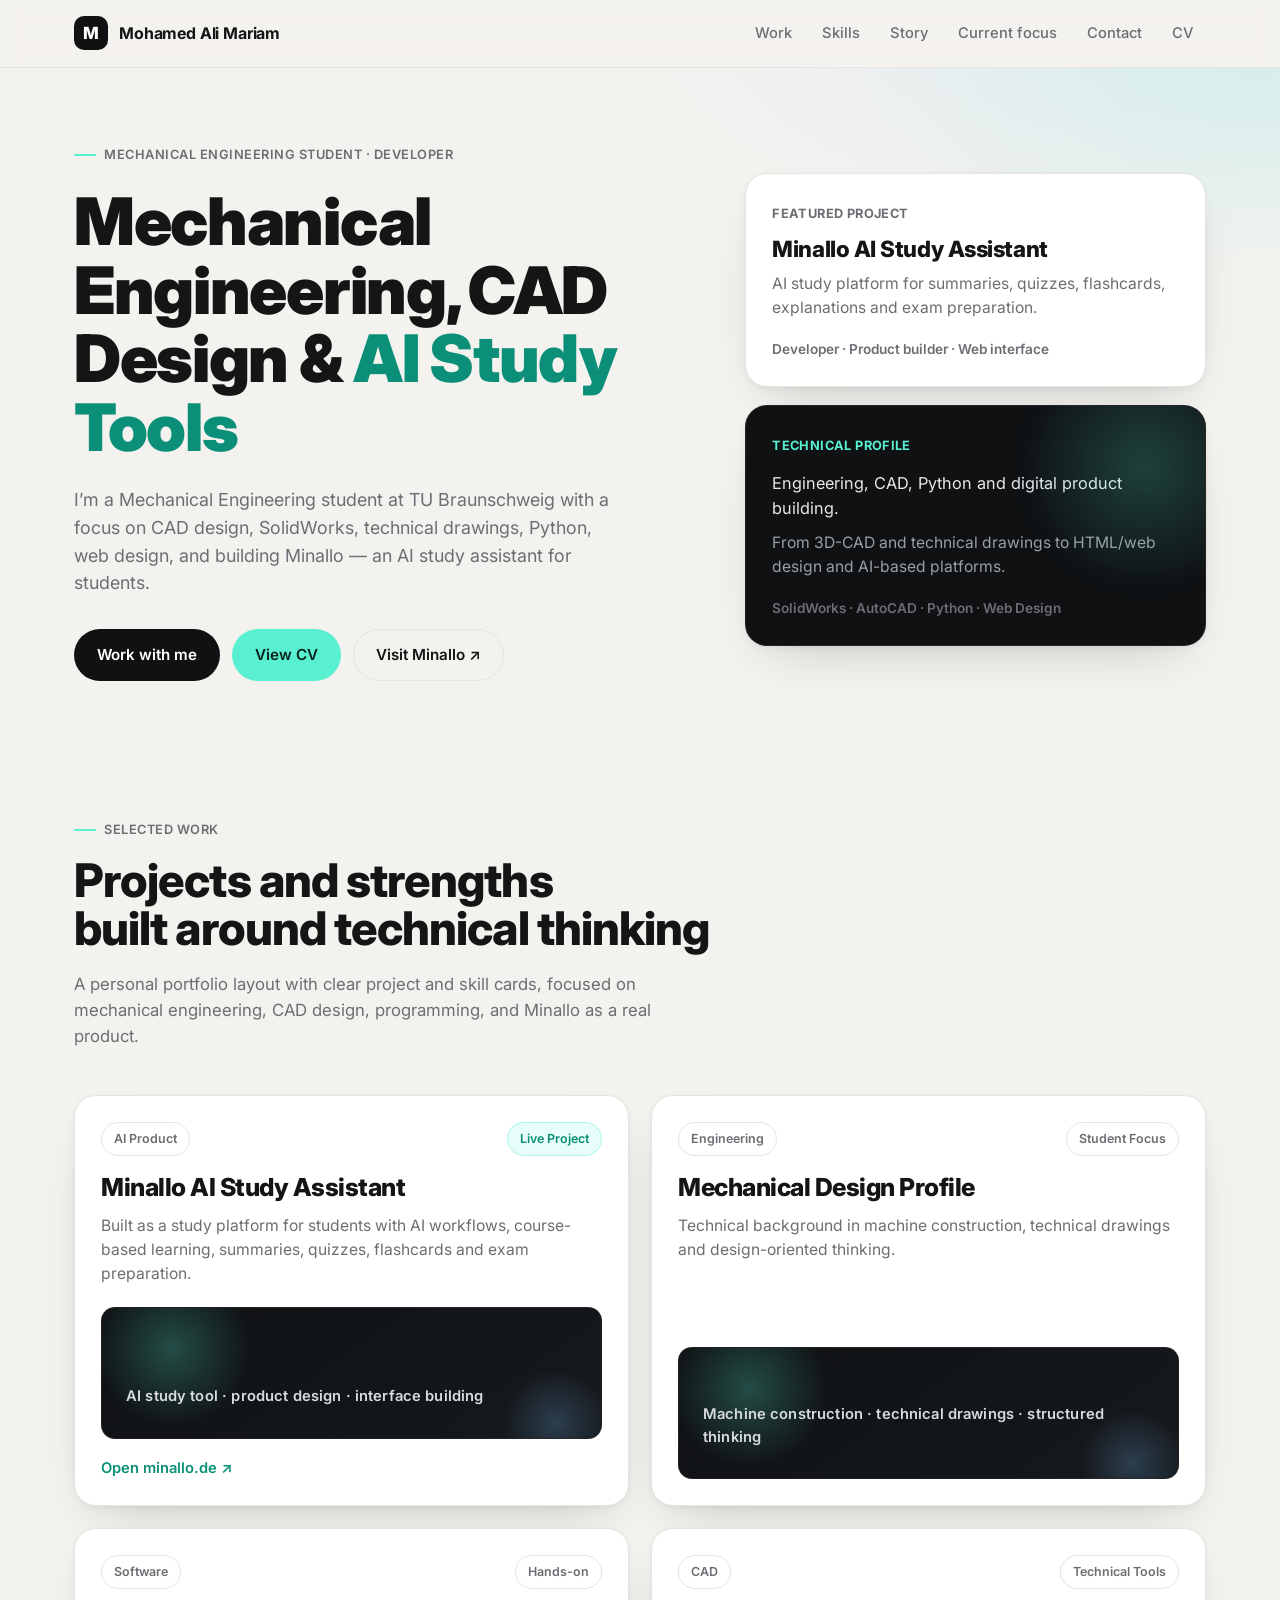
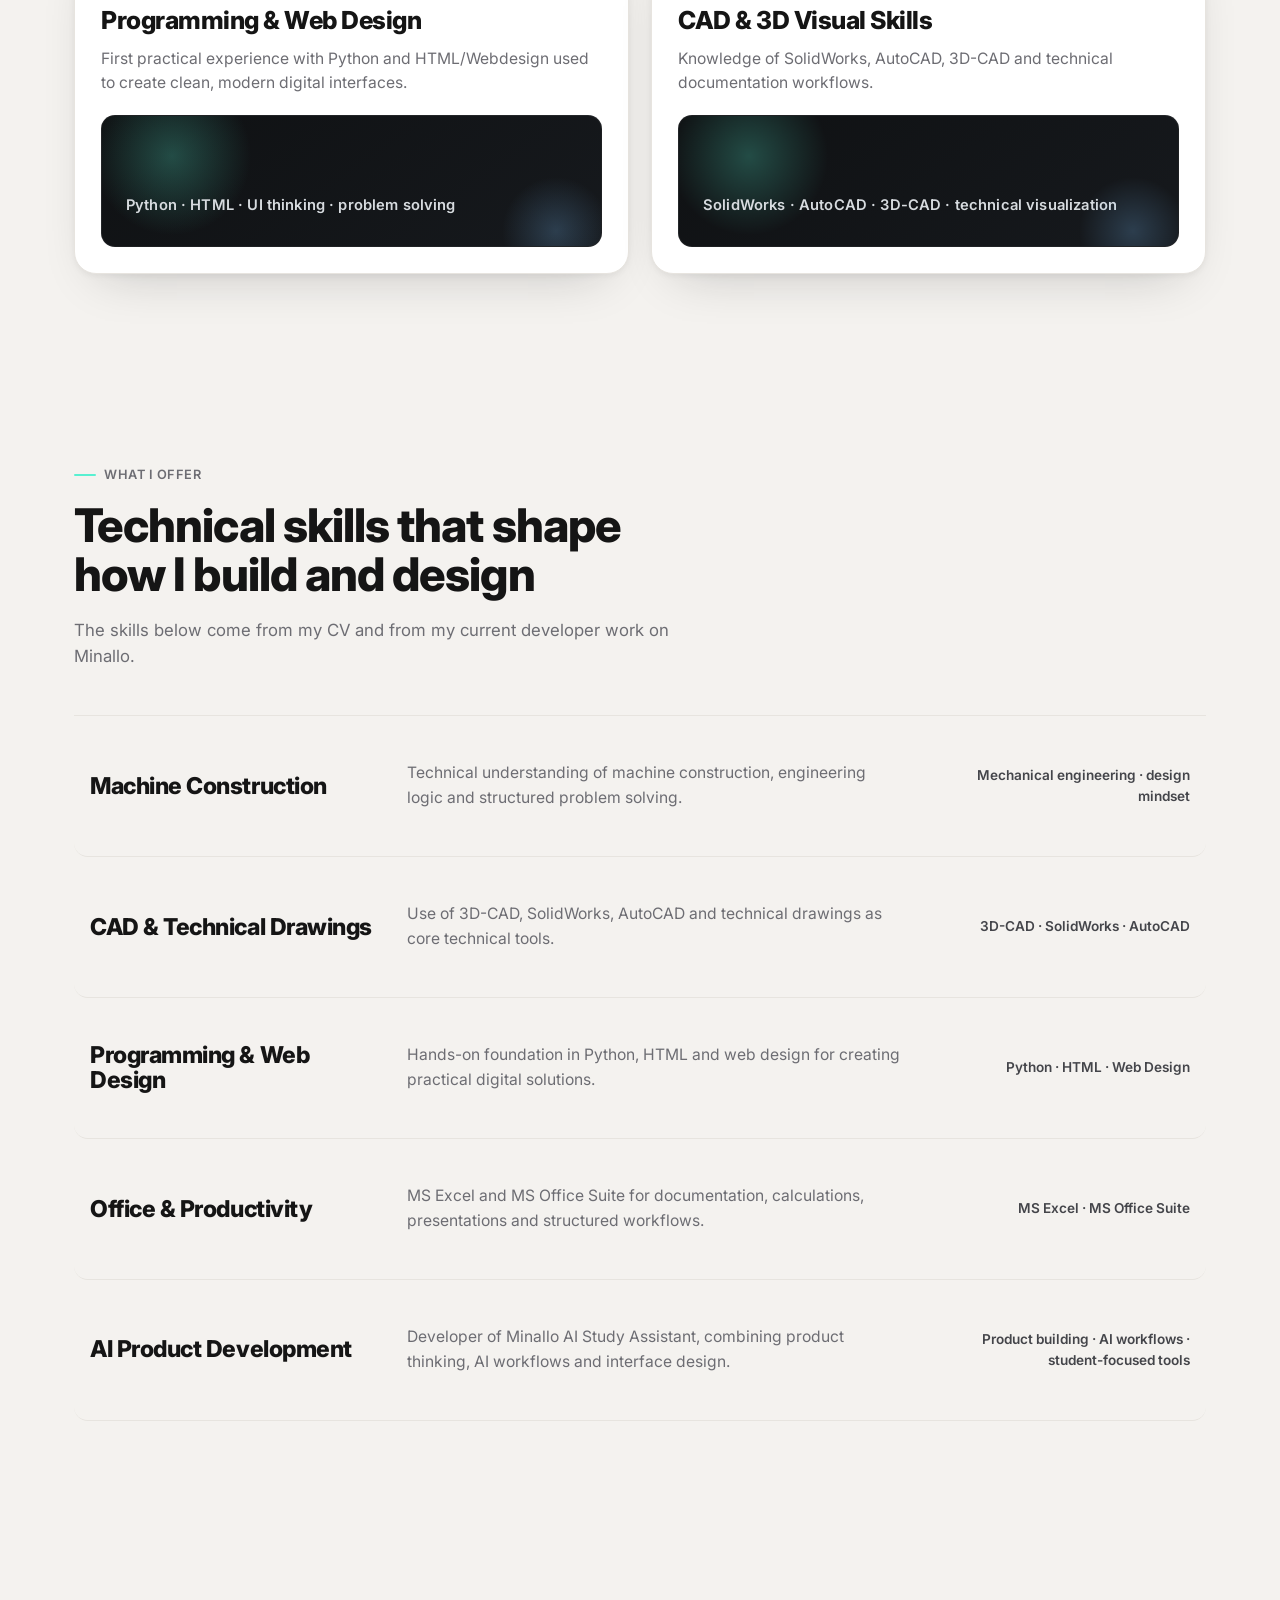
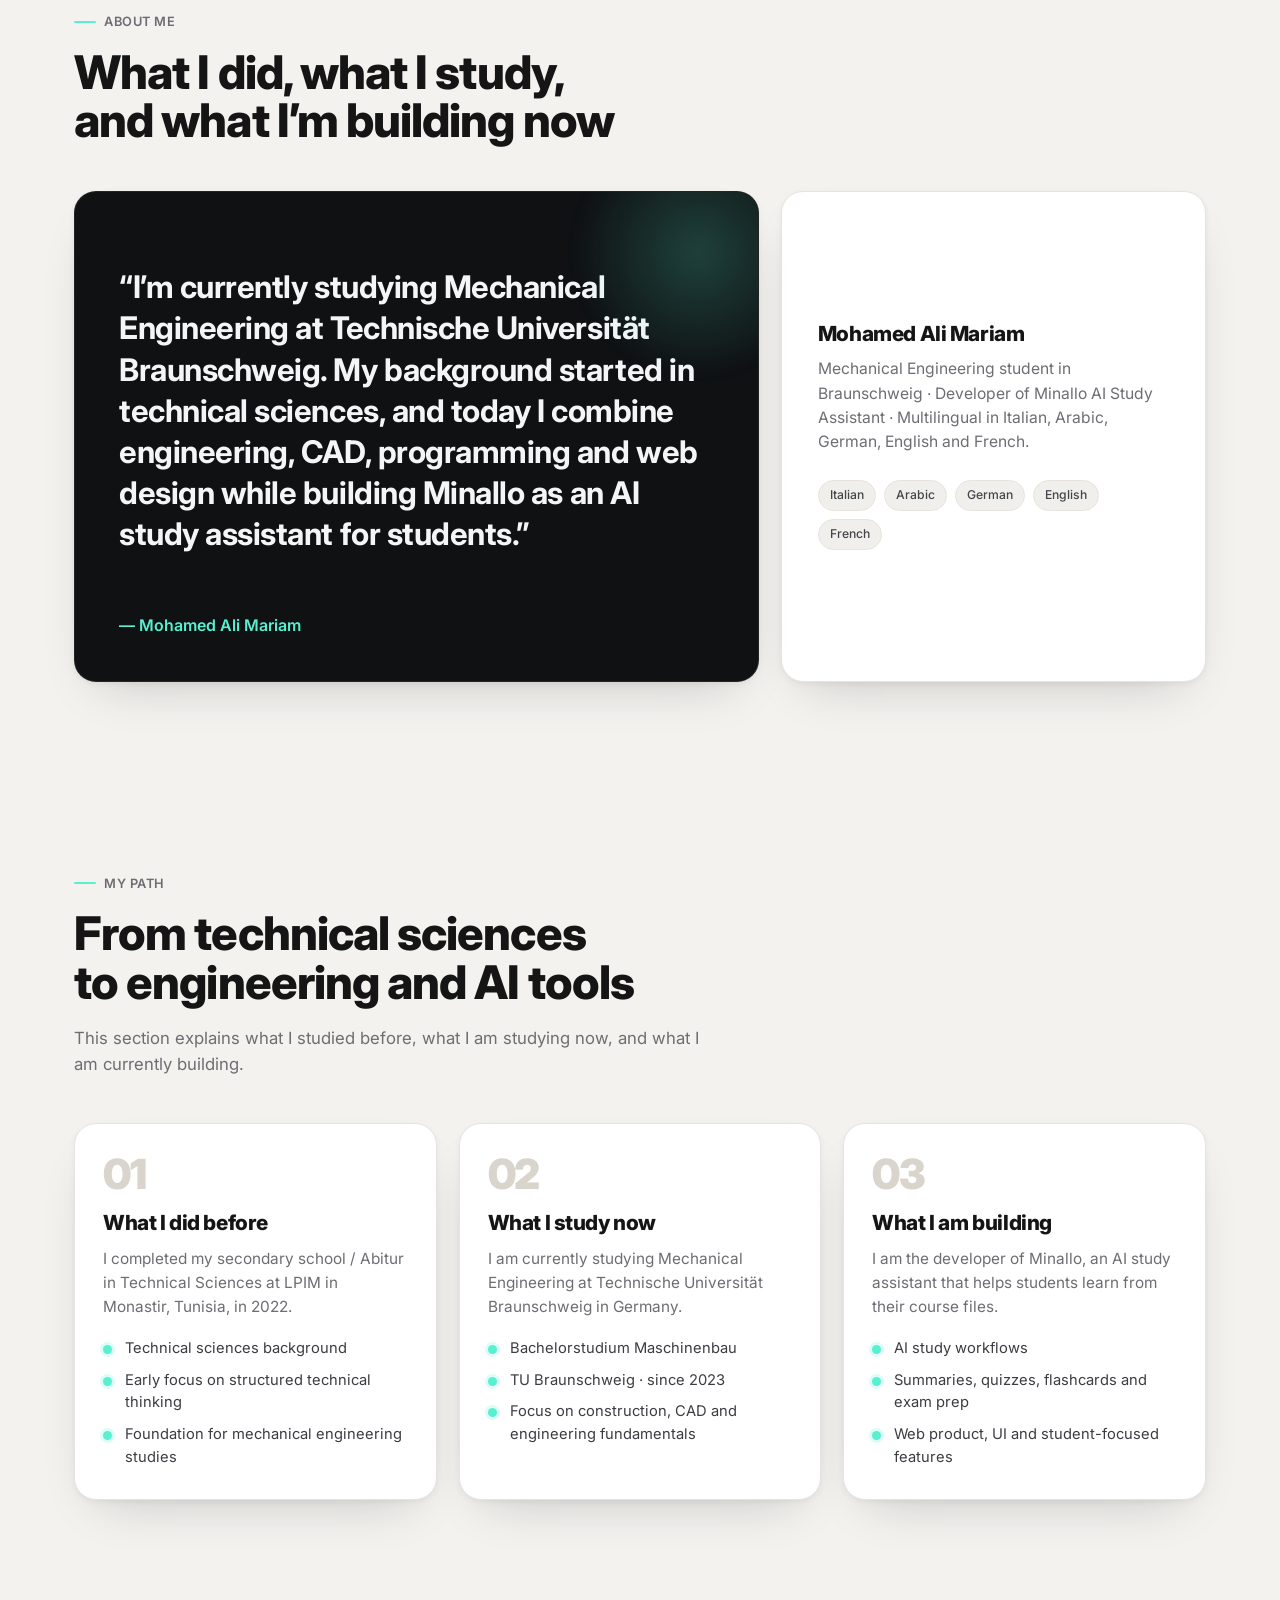
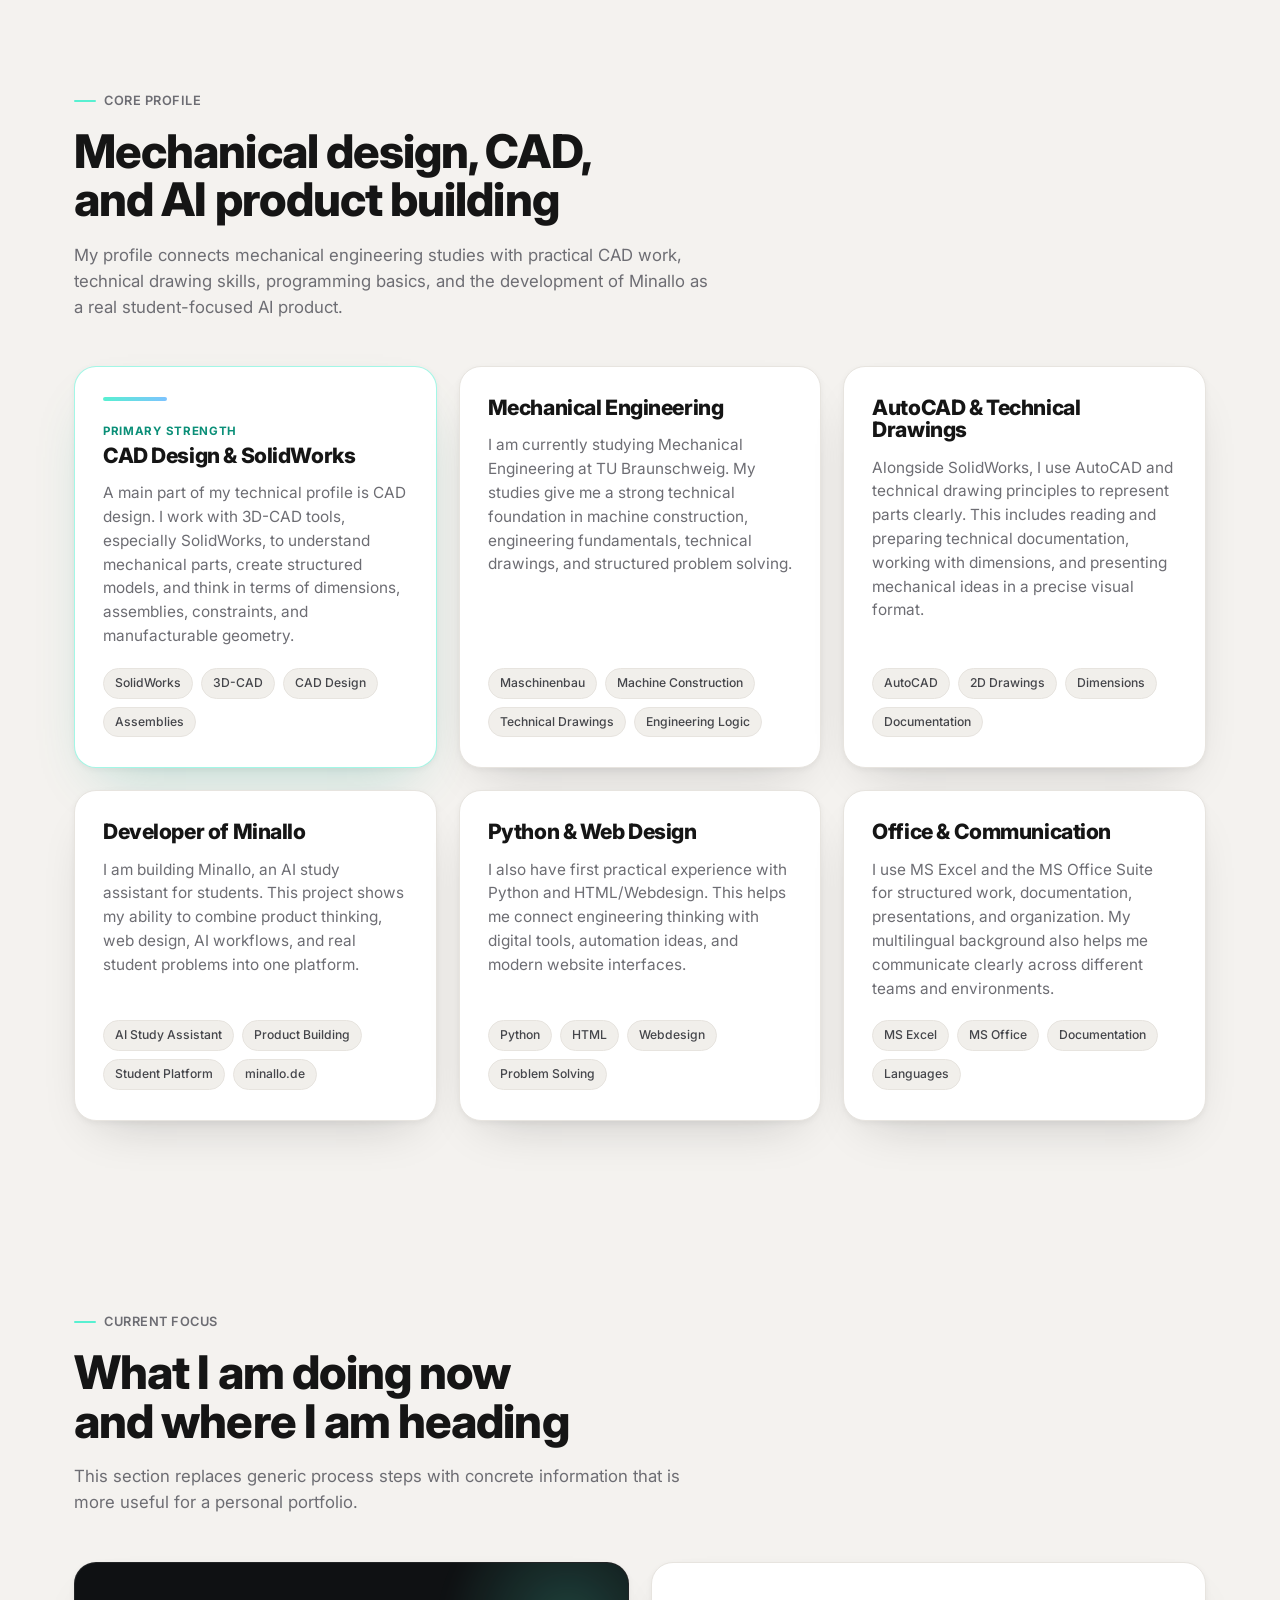
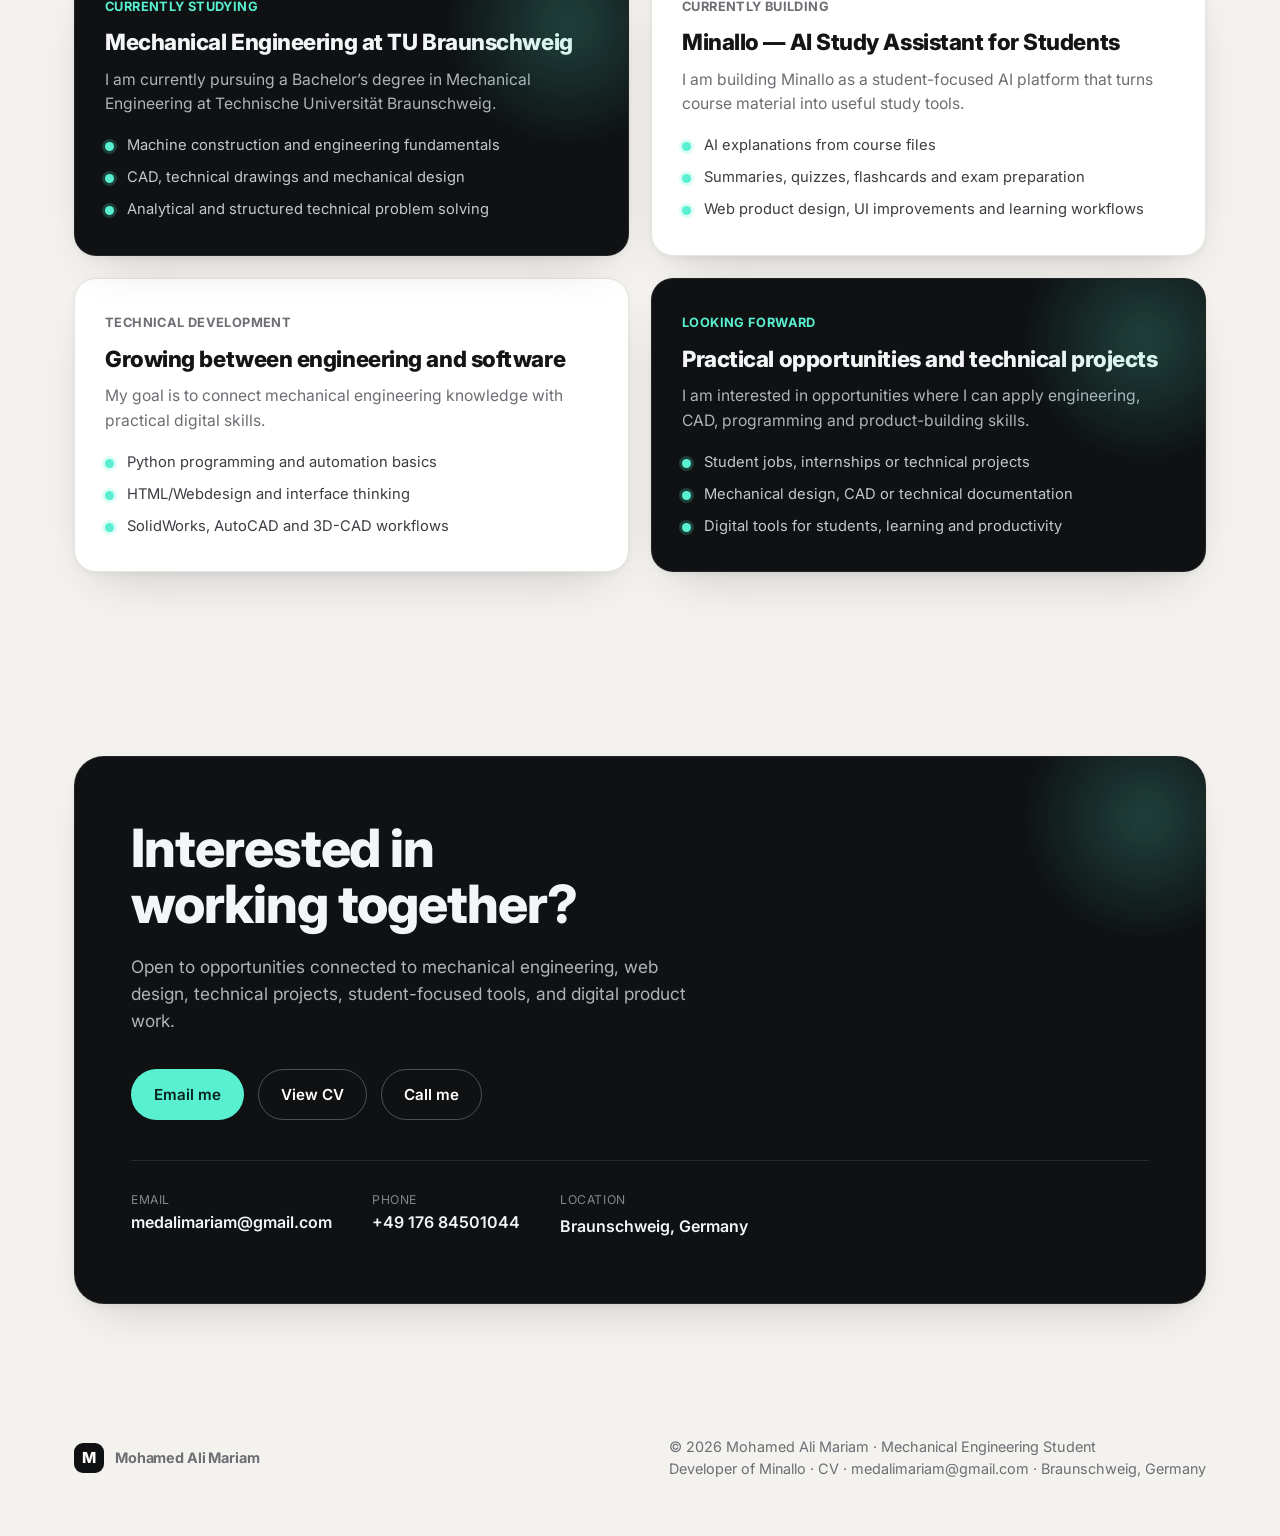
==== commit 5efcf7c9: "Add CV to portfolio" ====
--- a/index.html
+++ b/index.html
@@ -3,8 +3,42 @@
 <head>
   <meta charset="UTF-8" />
   <meta name="viewport" content="width=device-width, initial-scale=1.0" />
-  <title>Mohamed Ali Mariam — Mechanical Engineering · CAD · AI</title>
+  <title>Mohamed Ali Mariam — Mechanical Engineering, CAD &amp; AI</title>
   <meta name="description" content="Mohamed Ali Mariam — Mechanical Engineering student at TU Braunschweig focused on CAD design, SolidWorks, technical drawings, Python and web design. Developer of Minallo, an AI study assistant." />
+  <link rel="canonical" href="https://mohamed-ali-mariam.com/" />
+  <meta name="robots" content="index, follow" />
+  <meta name="author" content="Mohamed Ali Mariam" />
+  <meta name="theme-color" content="#0f1113" />
+
+  <!-- Open Graph (link previews) -->
+  <meta property="og:type" content="website" />
+  <meta property="og:site_name" content="Mohamed Ali Mariam" />
+  <meta property="og:title" content="Mohamed Ali Mariam — Mechanical Engineering, CAD &amp; AI" />
+  <meta property="og:description" content="Mechanical Engineering student at TU Braunschweig — CAD, SolidWorks, technical drawings, Python and web design. Developer of Minallo, an AI study assistant." />
+  <meta property="og:url" content="https://mohamed-ali-mariam.com/" />
+  <meta property="og:locale" content="en_US" />
+  <meta name="twitter:card" content="summary" />
+  <meta name="twitter:title" content="Mohamed Ali Mariam — Mechanical Engineering, CAD &amp; AI" />
+  <meta name="twitter:description" content="Mechanical Engineering student at TU Braunschweig — CAD, SolidWorks, Python, web design. Developer of Minallo." />
+
+  <!-- Structured data: tells Google this page is about the person Mohamed Ali Mariam -->
+  <script type="application/ld+json">
+  {
+    "@context": "https://schema.org",
+    "@type": "Person",
+    "name": "Mohamed Ali Mariam",
+    "url": "https://mohamed-ali-mariam.com",
+    "jobTitle": "Mechanical Engineering Student",
+    "worksFor": { "@type": "Organization", "name": "Minallo", "url": "https://minallo.de" },
+    "alumniOf": { "@type": "CollegeOrUniversity", "name": "Technische Universität Braunschweig" },
+    "address": { "@type": "PostalAddress", "addressLocality": "Braunschweig", "addressCountry": "DE" },
+    "email": "mailto:medalimariam@gmail.com",
+    "knowsAbout": ["Mechanical Engineering", "CAD Design", "SolidWorks", "AutoCAD", "3D-CAD", "Technical Drawings", "Python", "Web Design", "AI Study Tools"],
+    "knowsLanguage": ["Italian", "Arabic", "German", "English", "French"],
+    "sameAs": ["https://minallo.de", "https://github.com/Dalimovich"]
+  }
+  </script>
+
   <link rel="preconnect" href="https://fonts.googleapis.com" />
   <link rel="preconnect" href="https://fonts.gstatic.com" crossorigin />
   <link href="https://fonts.googleapis.com/css2?family=Inter:wght@400;500;600;700;800;900&display=swap" rel="stylesheet" />
@@ -338,6 +372,7 @@
         <a href="#story">Story</a>
         <a href="#current-focus">Current focus</a>
         <a href="#contact">Contact</a>
+        <a href="assets/Lebenslauf_Mohamed_Ali_Mariam.pdf" target="_blank" rel="noopener noreferrer">CV</a>
       </div>
     </div>
   </nav>
@@ -358,6 +393,7 @@
             </p>
             <div class="hero-cta">
               <a class="btn btn-dark" href="#contact">Work with me</a>
+              <a class="btn btn-mint" href="assets/Lebenslauf_Mohamed_Ali_Mariam.pdf" target="_blank" rel="noopener noreferrer">View CV</a>
               <a class="btn btn-ghost" href="https://minallo.de" target="_blank" rel="noopener noreferrer">Visit Minallo ↗</a>
             </div>
           </div>
@@ -699,6 +735,7 @@
           <p>Open to opportunities connected to mechanical engineering, web design, technical projects, student-focused tools, and digital product work.</p>
           <div class="cta-row">
             <a class="btn btn-mint" href="mailto:medalimariam@gmail.com">Email me</a>
+            <a class="btn btn-outline-light" href="assets/Lebenslauf_Mohamed_Ali_Mariam.pdf" target="_blank" rel="noopener noreferrer">View CV</a>
             <a class="btn btn-outline-light" href="tel:+4917684501044">Call me</a>
           </div>
           <div class="contact-meta">
@@ -726,7 +763,7 @@
       <div class="foot">
         <a class="brand" href="#top"><span class="sq">M</span><span>Mohamed Ali Mariam</span></a>
         <p>© 2026 Mohamed Ali Mariam · Mechanical Engineering Student<br />
-        Developer of Minallo · medalimariam@gmail.com · Braunschweig, Germany</p>
+        Developer of Minallo · <a href="assets/Lebenslauf_Mohamed_Ali_Mariam.pdf" target="_blank" rel="noopener noreferrer">CV</a> · medalimariam@gmail.com · Braunschweig, Germany</p>
       </div>
     </div>
   </footer>
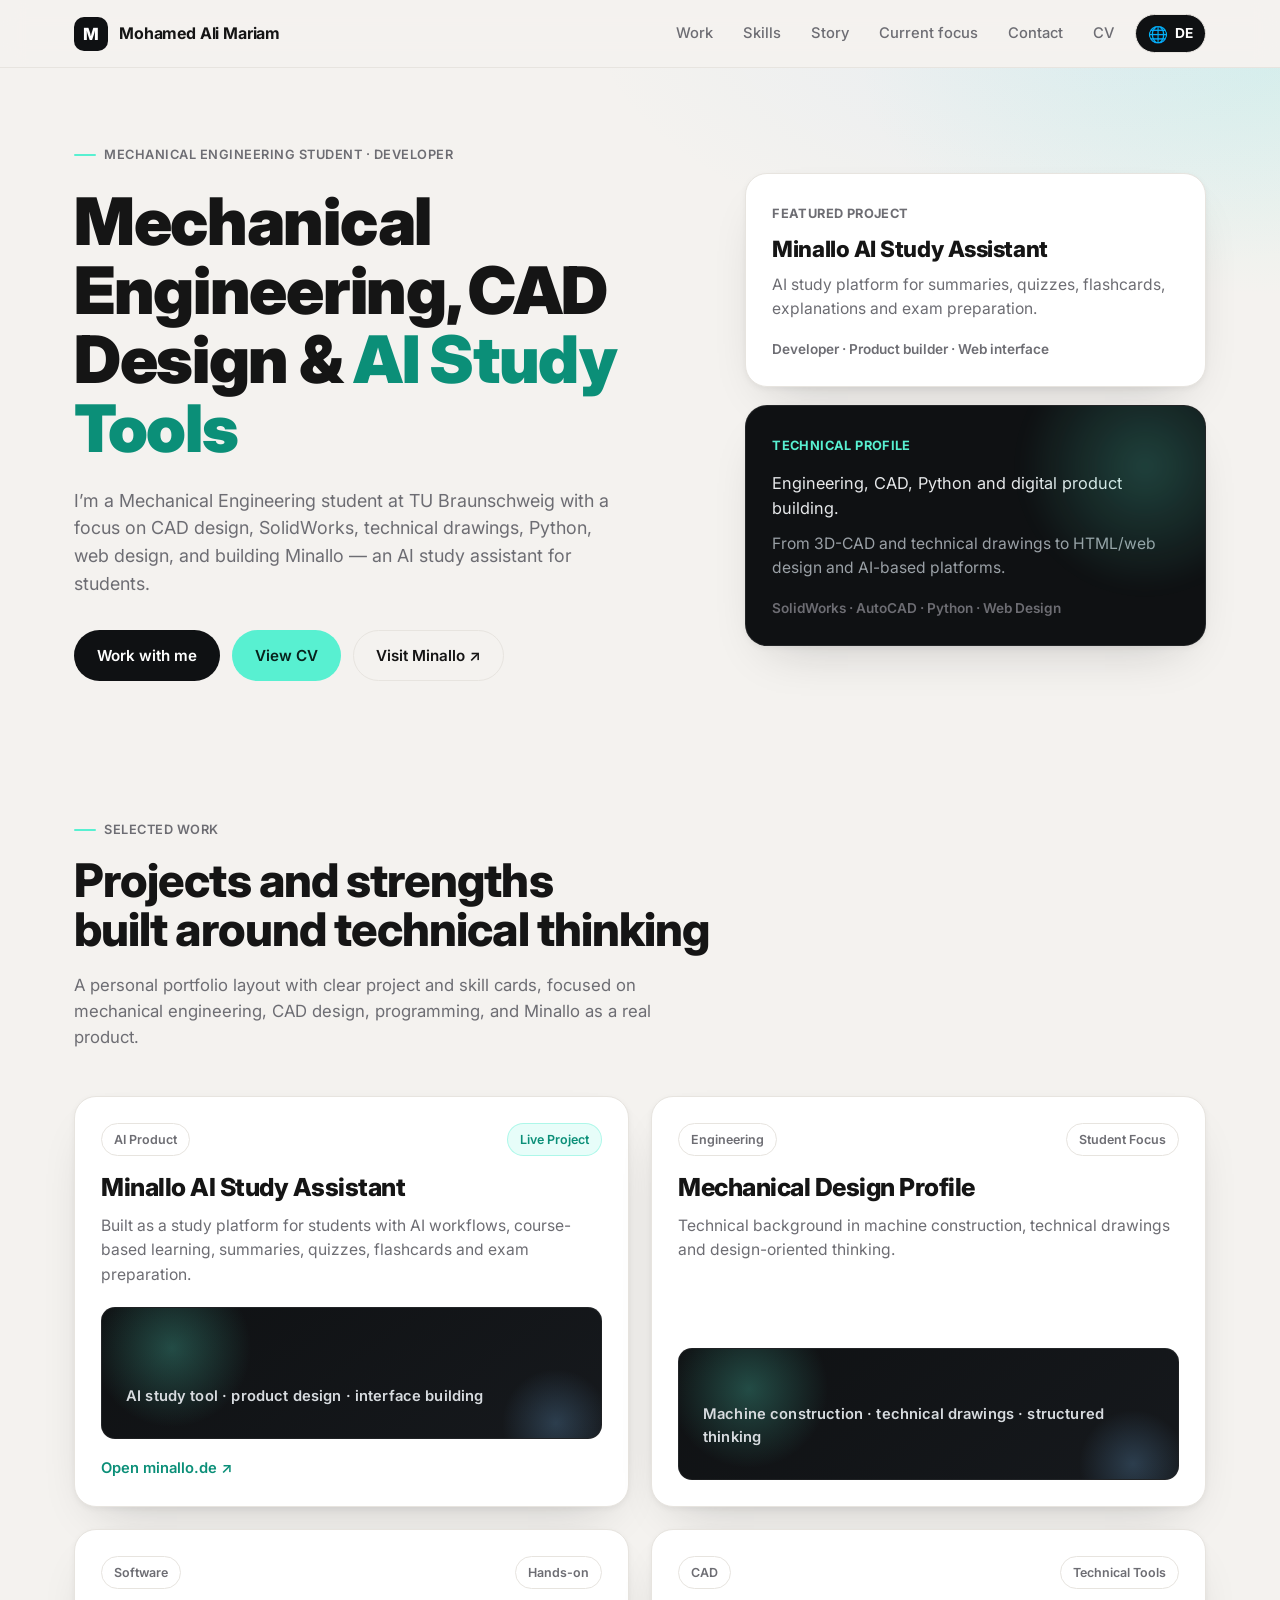
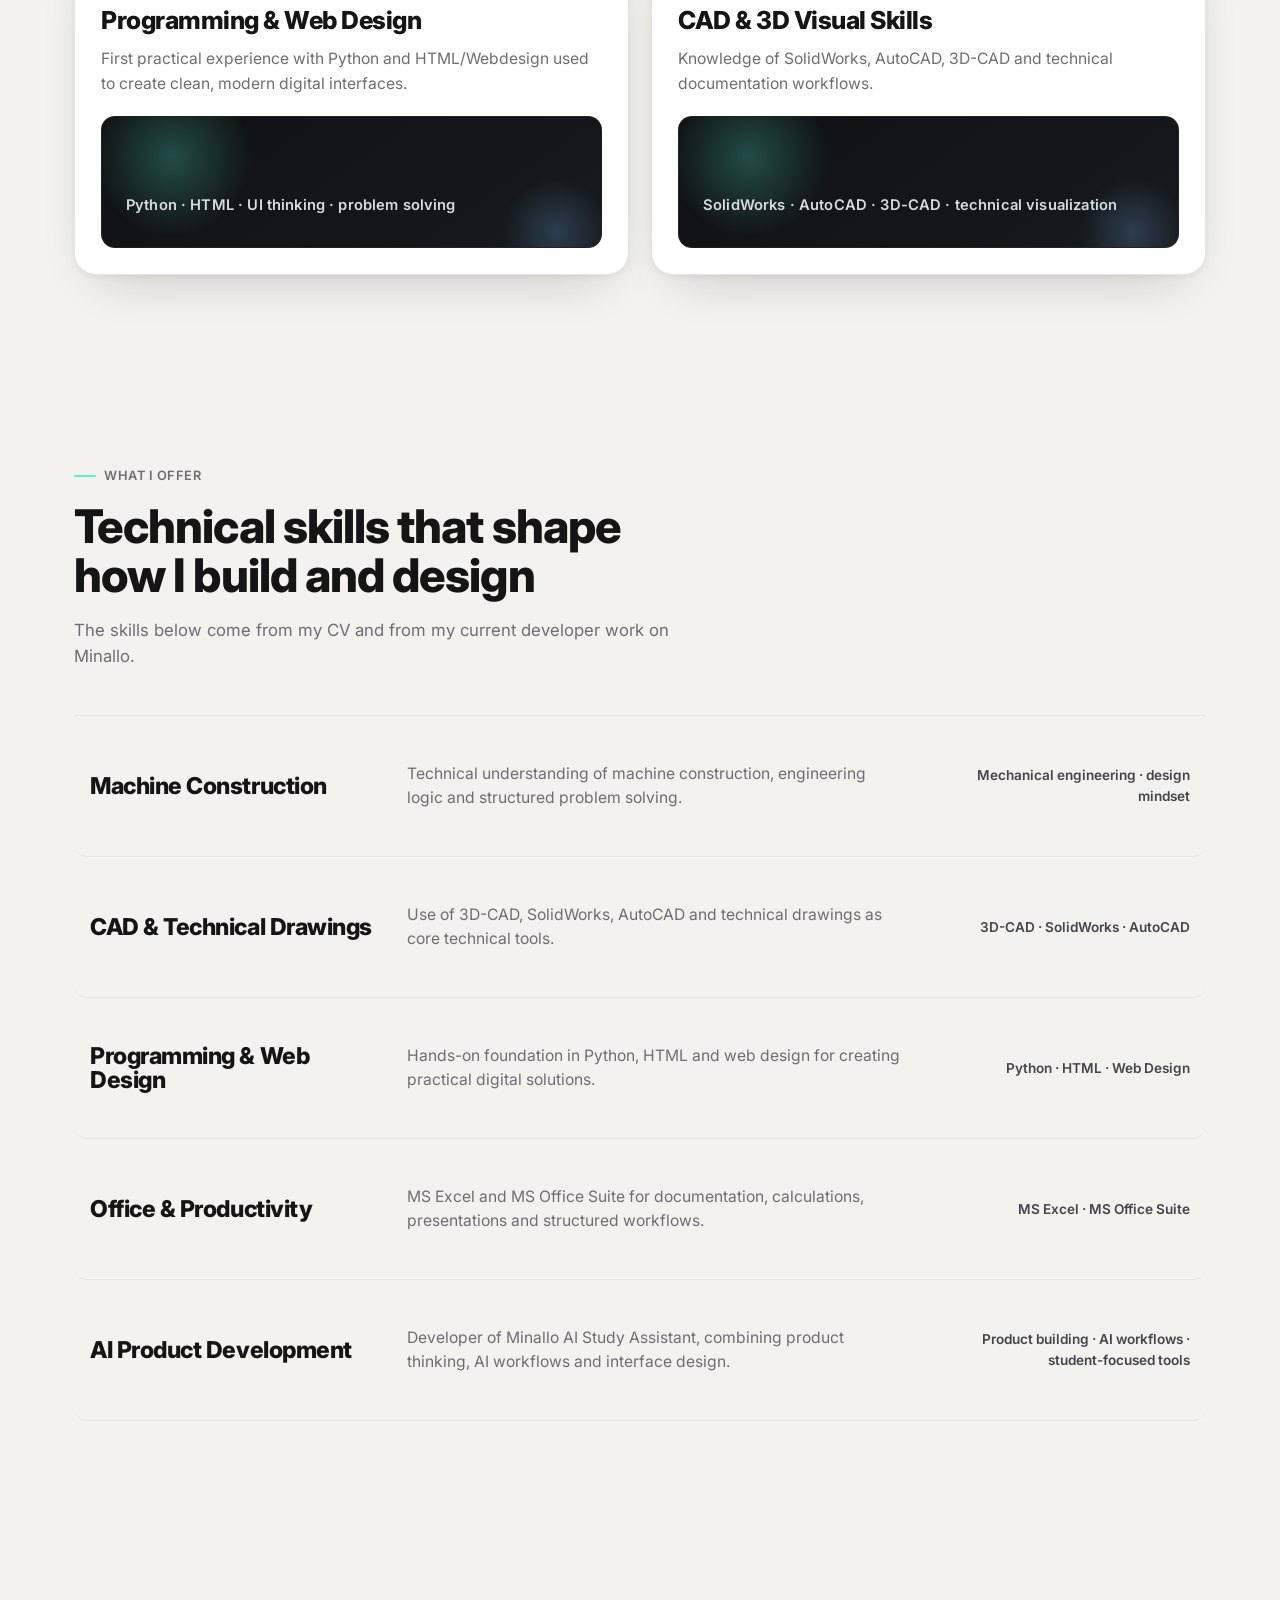
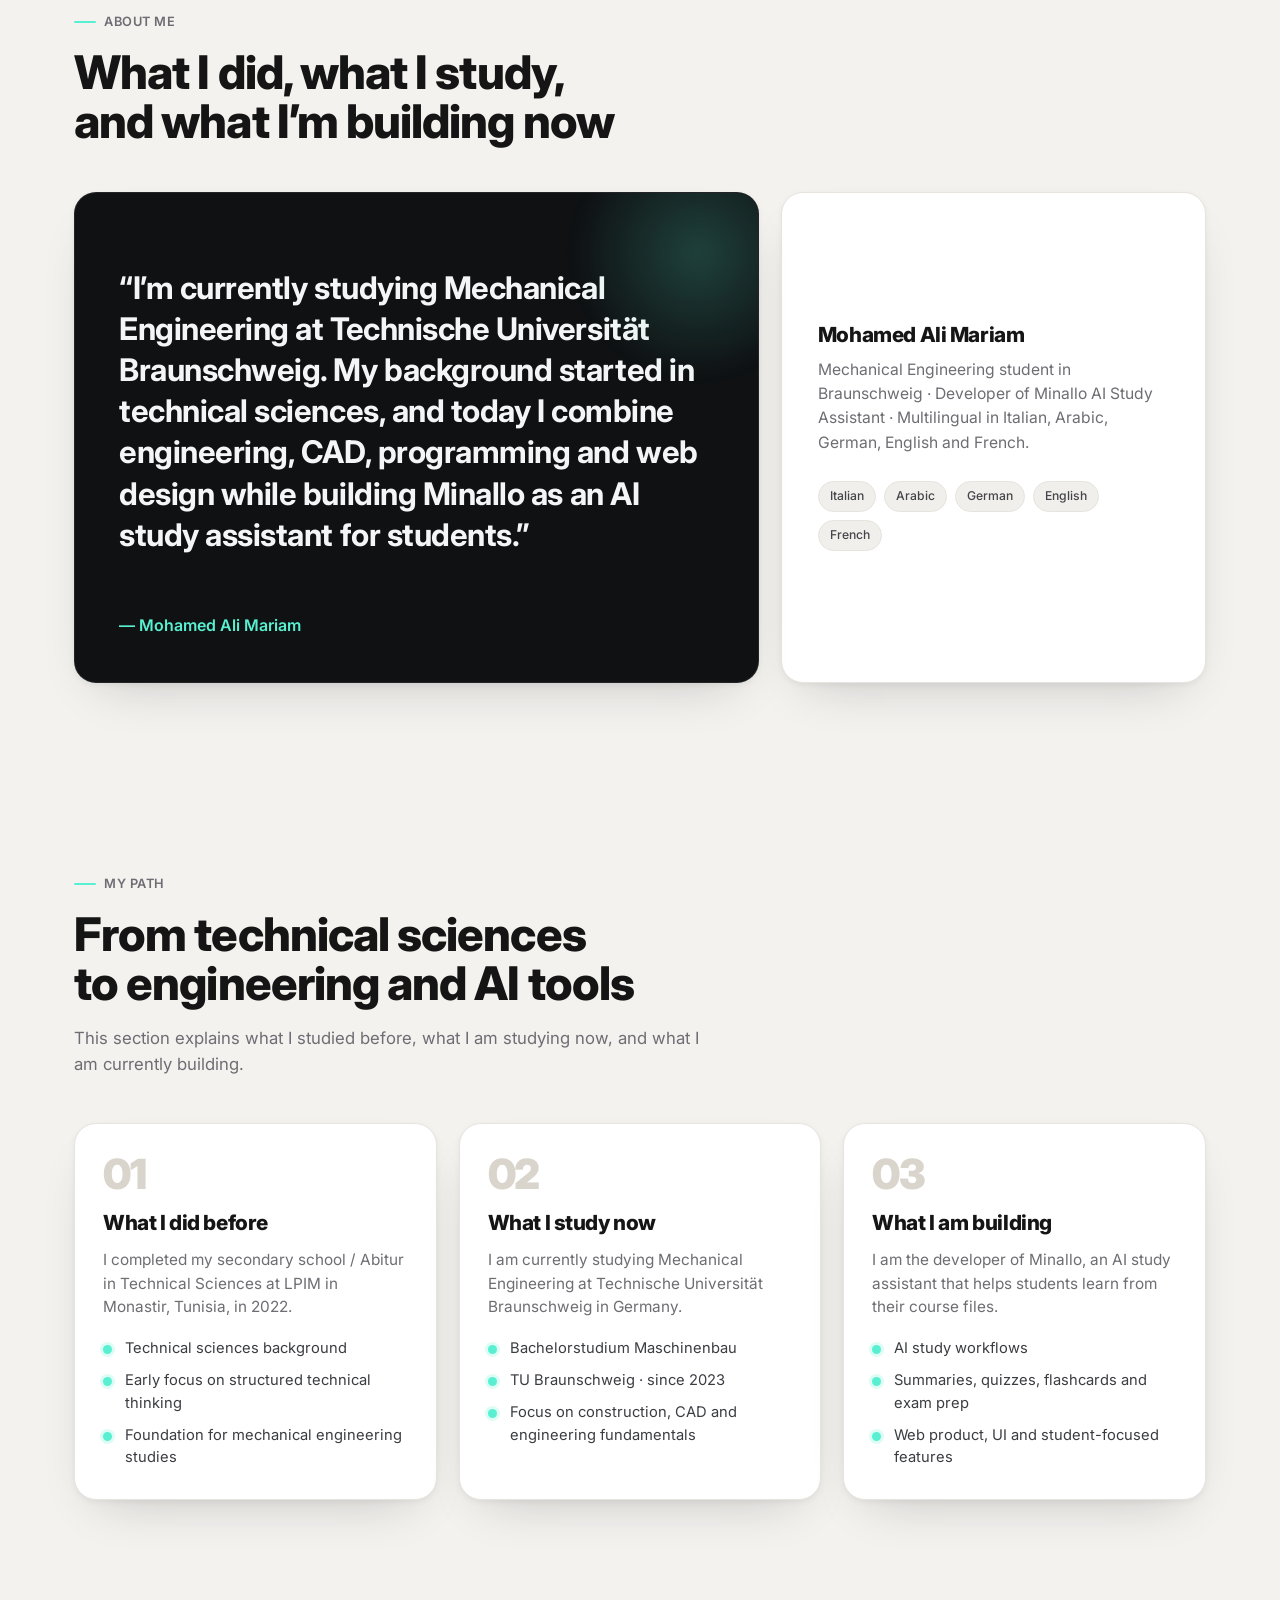
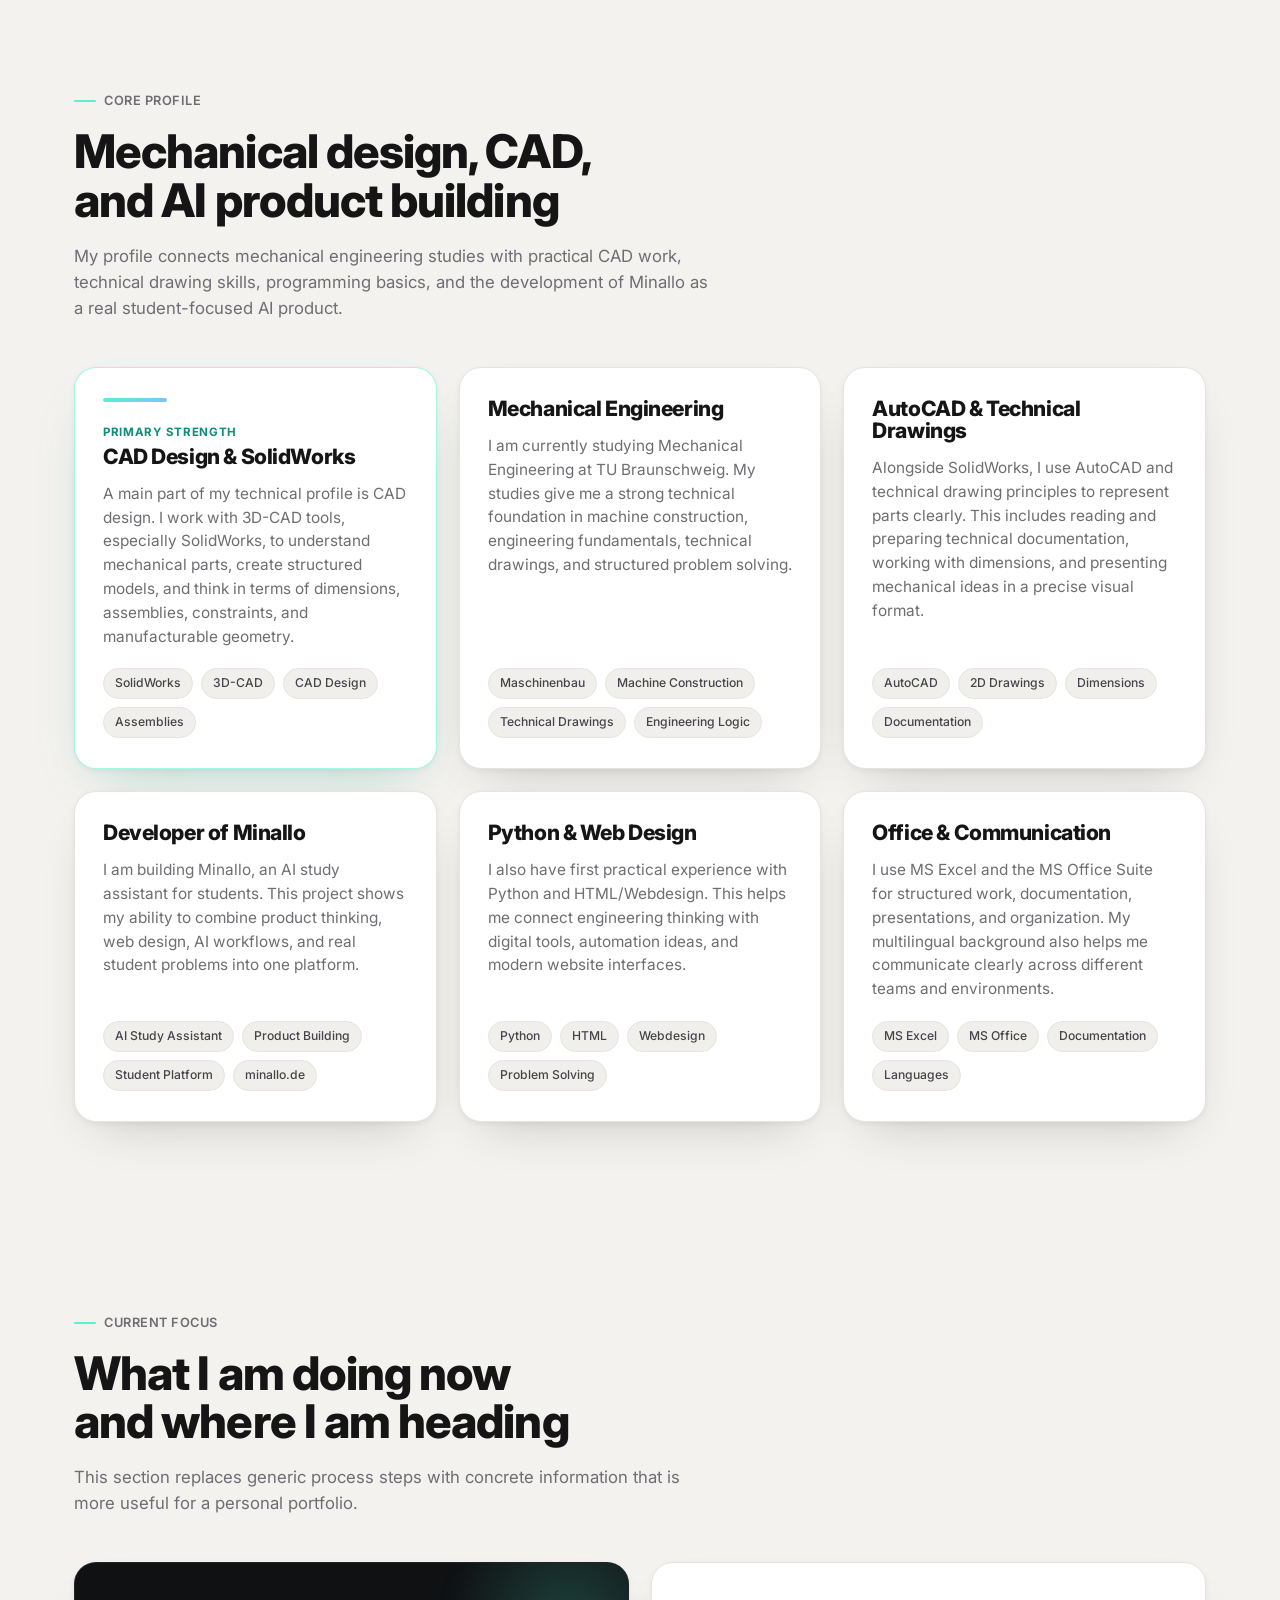
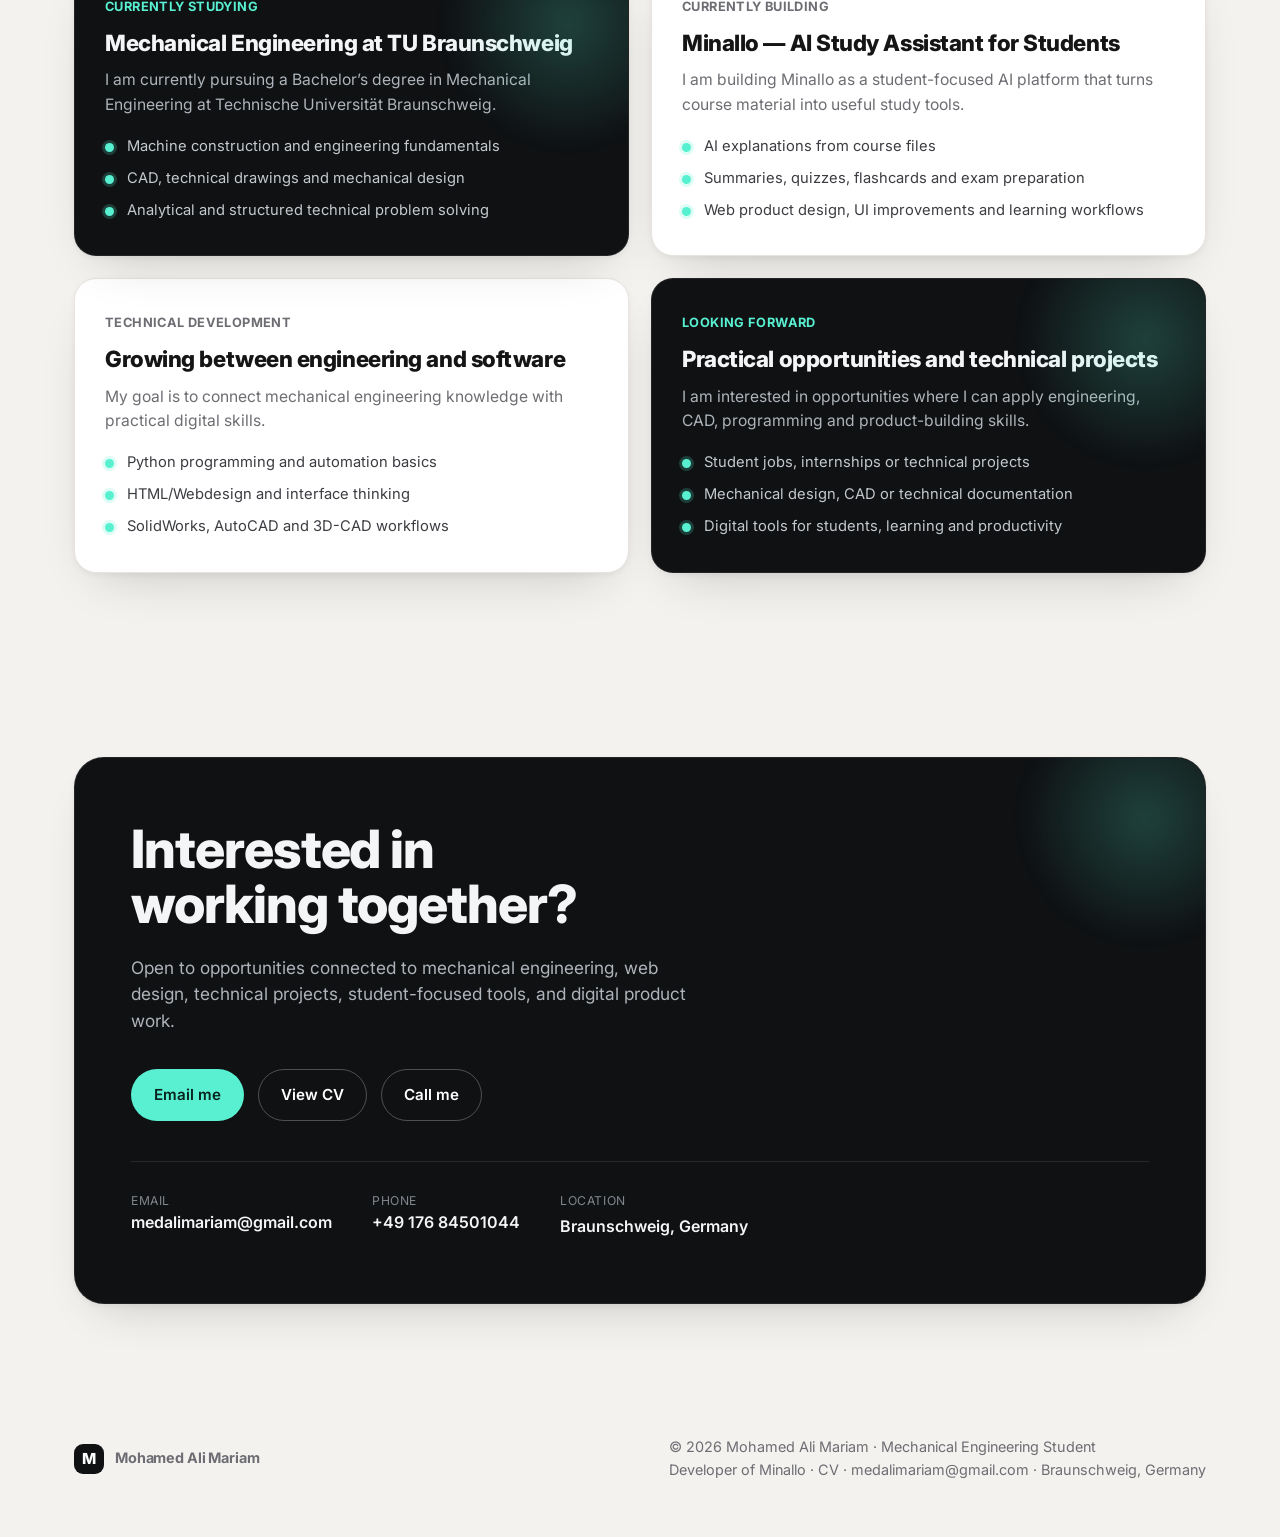
==== commit 9deb2af8: "Add German portfolio translation toggle" ====
--- a/index.html
+++ b/index.html
@@ -162,6 +162,16 @@
       transition: color .2s var(--ease), background .2s var(--ease);
     }
     .nav-links a:hover { color: var(--text); background: rgba(0, 0, 0, .04); }
+    .lang-toggle {
+      display: inline-flex; align-items: center; gap: 7px;
+      padding: 8px 12px; margin-left: 4px; border: 1px solid var(--line);
+      border-radius: var(--pill); background: var(--dark); color: #fff;
+      font: inherit; font-size: .86rem; font-weight: 700; cursor: pointer;
+      transition: transform .2s var(--ease), background .2s var(--ease);
+    }
+    .lang-toggle:hover { transform: translateY(-1px); background: #272b2f; }
+    .lang-toggle:focus-visible { outline: 3px solid rgba(88, 240, 209, .55); outline-offset: 2px; }
+    .lang-toggle .globe { font-size: 1rem; line-height: 1; }
 
     /* ---------- Section heading block ---------- */
     .sec { padding: 92px 0; }
@@ -373,6 +383,9 @@
         <a href="#current-focus">Current focus</a>
         <a href="#contact">Contact</a>
         <a href="assets/Lebenslauf_Mohamed_Ali_Mariam.pdf" target="_blank" rel="noopener noreferrer">CV</a>
+        <button class="lang-toggle" id="lang-toggle" type="button" aria-label="Website auf Deutsch anzeigen" aria-pressed="false">
+          <span class="globe" aria-hidden="true">🌐</span><span id="lang-label">DE</span>
+        </button>
       </div>
     </div>
   </nav>
@@ -734,18 +747,29 @@
           <h2>Interested in working together?</h2>
           <p>Open to opportunities connected to mechanical engineering, web design, technical projects, student-focused tools, and digital product work.</p>
           <div class="cta-row">
-            <a class="btn btn-mint" href="mailto:medalimariam@gmail.com">Email me</a>
+            <a
+              class="btn btn-mint"
+              href="https://mail.google.com/mail/?view=cm&fs=1&to=medalimariam@gmail.com&su=Portfolio%20contact"
+              target="_blank"
+              rel="noopener noreferrer"
+              data-contact-action="email"
+            >Email me</a>
             <a class="btn btn-outline-light" href="assets/Lebenslauf_Mohamed_Ali_Mariam.pdf" target="_blank" rel="noopener noreferrer">View CV</a>
-            <a class="btn btn-outline-light" href="tel:+4917684501044">Call me</a>
+            <a
+              class="btn btn-outline-light"
+              href="tel:+4917684501044"
+              aria-label="Call Mohamed Ali Mariam at +49 176 84501044"
+              data-contact-action="call"
+            >Call me</a>
           </div>
           <div class="contact-meta">
             <div>
               <div class="k">Email</div>
-              <a class="v" href="mailto:medalimariam@gmail.com">medalimariam@gmail.com</a>
+              <a class="v" href="mailto:medalimariam@gmail.com" data-contact-action="mailto">medalimariam@gmail.com</a>
             </div>
             <div>
               <div class="k">Phone</div>
-              <a class="v" href="tel:+4917684501044">+49 176 84501044</a>
+              <a class="v" href="tel:+4917684501044" aria-label="Call Mohamed Ali Mariam at +49 176 84501044" data-contact-action="call">+49 176 84501044</a>
             </div>
             <div>
               <div class="k">Location</div>
@@ -769,6 +793,118 @@
   </footer>
 
   <script>
+    // Complete English/German translation toggle. Text is stored locally and no
+    // external translation service is needed.
+    (function () {
+      var de = {
+        'Work':'Projekte','Skills':'Kenntnisse','Story':'Über mich','Current focus':'Aktueller Fokus','Contact':'Kontakt',
+        'Mechanical Engineering Student · Developer':'Maschinenbaustudent · Entwickler',
+        'Mechanical Engineering, CAD Design &':'Maschinenbau, CAD-Konstruktion &',
+        'AI Study Tools':'KI-Lerntools',
+        'I’m a Mechanical Engineering student at TU Braunschweig with a focus on CAD design, SolidWorks, technical drawings, Python, web design, and building Minallo — an AI study assistant for students.':'Ich studiere Maschinenbau an der TU Braunschweig mit Schwerpunkt auf CAD-Konstruktion, SolidWorks, technischen Zeichnungen, Python, Webdesign und der Entwicklung von Minallo — einem KI-Lernassistenten für Studierende.',
+        'Work with me':'Mit mir arbeiten','View CV':'Lebenslauf ansehen','Visit Minallo ↗':'Minallo besuchen ↗',
+        'Featured project':'Ausgewähltes Projekt','Minallo AI Study Assistant':'Minallo KI-Lernassistent',
+        'AI study platform for summaries, quizzes, flashcards, explanations and exam preparation.':'KI-Lernplattform für Zusammenfassungen, Quizfragen, Karteikarten, Erklärungen und Prüfungsvorbereitung.',
+        'Developer · Product builder · Web interface':'Entwickler · Produktentwicklung · Weboberfläche','SolidWorks · AutoCAD · Python · Web Design':'SolidWorks · AutoCAD · Python · Webdesign',
+        'Technical profile':'Technisches Profil','Engineering, CAD, Python and digital product building.':'Ingenieurwesen, CAD, Python und Entwicklung digitaler Produkte.',
+        'From 3D-CAD and technical drawings to HTML/web design and AI-based platforms.':'Von 3D-CAD und technischen Zeichnungen bis zu HTML/Webdesign und KI-basierten Plattformen.',
+        'Selected work':'Ausgewählte Arbeiten','Projects and strengths':'Projekte und Stärken','built around technical thinking':'auf Basis technischen Denkens',
+        'A personal portfolio layout with clear project and skill cards, focused on mechanical engineering, CAD design, programming, and Minallo as a real product.':'Ein persönliches Portfolio mit übersichtlichen Projekt- und Kompetenzkarten, mit Fokus auf Maschinenbau, CAD-Konstruktion, Programmierung und Minallo als reales Produkt.',
+        'AI Product':'KI-Produkt','Live Project':'Live-Projekt','Built as a study platform for students with AI workflows, course-based learning, summaries, quizzes, flashcards and exam preparation.':'Als Lernplattform für Studierende entwickelt – mit KI-Workflows, kursbasiertem Lernen, Zusammenfassungen, Quizfragen, Karteikarten und Prüfungsvorbereitung.',
+        'AI study tool · product design · interface building':'KI-Lerntool · Produktdesign · Interface-Entwicklung','Open minallo.de ↗':'minallo.de öffnen ↗',
+        'Engineering':'Ingenieurwesen','Student Focus':'Fokus Studium','Mechanical Design Profile':'Profil Maschinenbaukonstruktion',
+        'Technical background in machine construction, technical drawings and design-oriented thinking.':'Technischer Hintergrund in Maschinenkonstruktion, technischen Zeichnungen und konstruktionsorientiertem Denken.',
+        'Machine construction · technical drawings · structured thinking':'Maschinenkonstruktion · technische Zeichnungen · strukturiertes Denken',
+        'Software':'Software','Hands-on':'Praxisnah','Programming & Web Design':'Programmierung & Webdesign',
+        'First practical experience with Python and HTML/Webdesign used to create clean, modern digital interfaces.':'Erste praktische Erfahrungen mit Python und HTML/Webdesign zur Entwicklung klarer, moderner digitaler Oberflächen.',
+        'Python · HTML · UI thinking · problem solving':'Python · HTML · UI-Denken · Problemlösung','Technical Tools':'Technische Werkzeuge','CAD & 3D Visual Skills':'CAD- & 3D-Visualisierungskenntnisse',
+        'Knowledge of SolidWorks, AutoCAD, 3D-CAD and technical documentation workflows.':'Kenntnisse in SolidWorks, AutoCAD, 3D-CAD und Abläufen der technischen Dokumentation.',
+        'SolidWorks · AutoCAD · 3D-CAD · technical visualization':'SolidWorks · AutoCAD · 3D-CAD · technische Visualisierung',
+        'What I offer':'Was ich biete','Technical skills that shape':'Technische Kompetenzen, die prägen,','how I build and design':'wie ich entwickle und konstruiere',
+        'The skills below come from my CV and from my current developer work on Minallo.':'Die folgenden Kenntnisse stammen aus meinem Lebenslauf und meiner aktuellen Entwicklungsarbeit an Minallo.',
+        'Machine Construction':'Maschinenkonstruktion','Technical understanding of machine construction, engineering logic and structured problem solving.':'Technisches Verständnis für Maschinenkonstruktion, ingenieurwissenschaftliche Logik und strukturierte Problemlösung.',
+        'Mechanical engineering · design mindset':'Maschinenbau · konstruktives Denken','CAD & Technical Drawings':'CAD & technische Zeichnungen',
+        'Use of 3D-CAD, SolidWorks, AutoCAD and technical drawings as core technical tools.':'Anwendung von 3D-CAD, SolidWorks, AutoCAD und technischen Zeichnungen als zentrale technische Werkzeuge.',
+        'Programming & Web Design':'Programmierung & Webdesign','Hands-on foundation in Python, HTML and web design for creating practical digital solutions.':'Praxisnahe Grundlagen in Python, HTML und Webdesign zur Entwicklung praktischer digitaler Lösungen.',
+        'Office & Productivity':'Office & Produktivität','MS Excel and MS Office Suite for documentation, calculations, presentations and structured workflows.':'MS Excel und die MS Office Suite für Dokumentation, Berechnungen, Präsentationen und strukturierte Arbeitsabläufe.',
+        'AI Product Development':'KI-Produktentwicklung','Developer of Minallo AI Study Assistant, combining product thinking, AI workflows and interface design.':'Entwickler des Minallo KI-Lernassistenten, der Produktdenken, KI-Workflows und Interface-Design verbindet.',
+        'Product building · AI workflows · student-focused tools':'Produktentwicklung · KI-Workflows · Tools für Studierende',
+        'About me':'Über mich','What I did, what I study,':'Was ich bisher gemacht habe, was ich studiere','and what I’m building now':'und woran ich gerade arbeite',
+        '“I’m currently studying Mechanical Engineering at Technische Universität Braunschweig. My background started in technical sciences, and today I combine engineering, CAD, programming and web design while building Minallo as an AI study assistant for students.”':'„Ich studiere derzeit Maschinenbau an der Technischen Universität Braunschweig. Mein Werdegang begann in den technischen Wissenschaften; heute verbinde ich Ingenieurwesen, CAD, Programmierung und Webdesign und entwickle Minallo als KI-Lernassistenten für Studierende.“',
+        'Mechanical Engineering student in Braunschweig · Developer of Minallo AI Study Assistant · Multilingual in Italian, Arabic, German, English and French.':'Maschinenbaustudent in Braunschweig · Entwickler des Minallo KI-Lernassistenten · Mehrsprachig in Italienisch, Arabisch, Deutsch, Englisch und Französisch.',
+        'Italian':'Italienisch','Arabic':'Arabisch','German':'Deutsch','English':'Englisch','French':'Französisch',
+        'My path':'Mein Weg','From technical sciences':'Von den technischen Wissenschaften','to engineering and AI tools':'zum Ingenieurwesen und zu KI-Tools',
+        'This section explains what I studied before, what I am studying now, and what I am currently building.':'Dieser Abschnitt zeigt, was ich zuvor gelernt habe, was ich heute studiere und woran ich aktuell arbeite.',
+        'What I did before':'Was ich zuvor gemacht habe','I completed my secondary school / Abitur in Technical Sciences at LPIM in Monastir, Tunisia, in 2022.':'2022 habe ich meinen Schulabschluss / mein Abitur im Bereich Technische Wissenschaften am LPIM in Monastir, Tunesien, erworben.',
+        'Technical sciences background':'Hintergrund in technischen Wissenschaften','Early focus on structured technical thinking':'Früher Fokus auf strukturiertes technisches Denken','Foundation for mechanical engineering studies':'Grundlage für das Maschinenbaustudium',
+        'What I study now':'Was ich heute studiere','I am currently studying Mechanical Engineering at Technische Universität Braunschweig in Germany.':'Ich studiere derzeit Maschinenbau an der Technischen Universität Braunschweig in Deutschland.',
+        'Focus on construction, CAD and engineering fundamentals':'Fokus auf Konstruktion, CAD und ingenieurwissenschaftliche Grundlagen',
+        'What I am building':'Woran ich arbeite','I am the developer of Minallo, an AI study assistant that helps students learn from their course files.':'Ich bin der Entwickler von Minallo, einem KI-Lernassistenten, der Studierenden hilft, mit ihren Kursunterlagen zu lernen.',
+        'AI study workflows':'KI-Lernworkflows','Summaries, quizzes, flashcards and exam prep':'Zusammenfassungen, Quizfragen, Karteikarten und Prüfungsvorbereitung','Web product, UI and student-focused features':'Webprodukt, Benutzeroberfläche und Funktionen für Studierende',
+        'Core profile':'Kernprofil','Mechanical design, CAD,':'Maschinenbaukonstruktion, CAD','and AI product building':'und KI-Produktentwicklung',
+        'My profile connects mechanical engineering studies with practical CAD work, technical drawing skills, programming basics, and the development of Minallo as a real student-focused AI product.':'Mein Profil verbindet das Maschinenbaustudium mit praktischer CAD-Arbeit, Kenntnissen im technischen Zeichnen, Programmiergrundlagen und der Entwicklung von Minallo als reales KI-Produkt für Studierende.',
+        'Primary strength':'Kernkompetenz','CAD Design & SolidWorks':'CAD-Konstruktion & SolidWorks',
+        'A main part of my technical profile is CAD design. I work with 3D-CAD tools, especially SolidWorks, to understand mechanical parts, create structured models, and think in terms of dimensions, assemblies, constraints, and manufacturable geometry.':'Ein zentraler Teil meines technischen Profils ist die CAD-Konstruktion. Ich arbeite mit 3D-CAD-Werkzeugen, insbesondere SolidWorks, um mechanische Bauteile zu verstehen, strukturierte Modelle zu erstellen und in Maßen, Baugruppen, Abhängigkeiten und fertigungsgerechter Geometrie zu denken.',
+        'CAD Design':'CAD-Konstruktion','Assemblies':'Baugruppen','Mechanical Engineering':'Maschinenbau',
+        'I am currently studying Mechanical Engineering at TU Braunschweig. My studies give me a strong technical foundation in machine construction, engineering fundamentals, technical drawings, and structured problem solving.':'Ich studiere derzeit Maschinenbau an der TU Braunschweig. Mein Studium vermittelt mir eine solide technische Grundlage in Maschinenkonstruktion, ingenieurwissenschaftlichen Grundlagen, technischen Zeichnungen und strukturierter Problemlösung.',
+        'Technical Drawings':'Technische Zeichnungen','Engineering Logic':'Ingenieurwissenschaftliche Logik','AutoCAD & Technical Drawings':'AutoCAD & technische Zeichnungen',
+        'Alongside SolidWorks, I use AutoCAD and technical drawing principles to represent parts clearly. This includes reading and preparing technical documentation, working with dimensions, and presenting mechanical ideas in a precise visual format.':'Neben SolidWorks nutze ich AutoCAD und die Grundlagen des technischen Zeichnens, um Bauteile klar darzustellen. Dazu gehören das Lesen und Erstellen technischer Dokumentationen, das Arbeiten mit Bemaßungen und die präzise visuelle Darstellung mechanischer Ideen.',
+        '2D Drawings':'2D-Zeichnungen','Dimensions':'Bemaßungen','Documentation':'Dokumentation','Developer of Minallo':'Entwickler von Minallo',
+        'I am building Minallo, an AI study assistant for students. This project shows my ability to combine product thinking, web design, AI workflows, and real student problems into one platform.':'Ich entwickle Minallo, einen KI-Lernassistenten für Studierende. Das Projekt zeigt meine Fähigkeit, Produktdenken, Webdesign, KI-Workflows und reale Herausforderungen von Studierenden auf einer Plattform zu verbinden.',
+        'AI Study Assistant':'KI-Lernassistent','Product Building':'Produktentwicklung','Student Platform':'Plattform für Studierende','Python & Web Design':'Python & Webdesign',
+        'I also have first practical experience with Python and HTML/Webdesign. This helps me connect engineering thinking with digital tools, automation ideas, and modern website interfaces.':'Ich habe außerdem erste praktische Erfahrungen mit Python und HTML/Webdesign. Dadurch kann ich ingenieurwissenschaftliches Denken mit digitalen Werkzeugen, Automatisierungsideen und modernen Website-Oberflächen verbinden.',
+        'Problem Solving':'Problemlösung','Office & Communication':'Office & Kommunikation',
+        'I use MS Excel and the MS Office Suite for structured work, documentation, presentations, and organization. My multilingual background also helps me communicate clearly across different teams and environments.':'Ich nutze MS Excel und die MS Office Suite für strukturiertes Arbeiten, Dokumentation, Präsentationen und Organisation. Mein mehrsprachiger Hintergrund hilft mir außerdem, in unterschiedlichen Teams und Umgebungen klar zu kommunizieren.',
+        'Languages':'Sprachen','What I am doing now':'Was ich gerade mache','and where I am heading':'und wohin ich mich entwickle',
+        'This section replaces generic process steps with concrete information that is more useful for a personal portfolio.':'Dieser Abschnitt ersetzt allgemeine Prozessschritte durch konkrete Informationen, die für ein persönliches Portfolio aussagekräftiger sind.',
+        'Currently studying':'Aktuelles Studium','Mechanical Engineering at TU Braunschweig':'Maschinenbau an der TU Braunschweig',
+        'I am currently pursuing a Bachelor’s degree in Mechanical Engineering at Technische Universität Braunschweig.':'Ich absolviere derzeit ein Bachelorstudium im Maschinenbau an der Technischen Universität Braunschweig.',
+        'Machine construction and engineering fundamentals':'Maschinenkonstruktion und ingenieurwissenschaftliche Grundlagen','CAD, technical drawings and mechanical design':'CAD, technische Zeichnungen und mechanische Konstruktion','Analytical and structured technical problem solving':'Analytische und strukturierte technische Problemlösung',
+        'Currently building':'Aktuelle Entwicklung','Minallo — AI Study Assistant for Students':'Minallo — KI-Lernassistent für Studierende','I am building Minallo as a student-focused AI platform that turns course material into useful study tools.':'Ich entwickle Minallo als KI-Plattform für Studierende, die Kursmaterialien in nützliche Lernwerkzeuge verwandelt.',
+        'AI explanations from course files':'KI-Erklärungen aus Kursdateien','Web product design, UI improvements and learning workflows':'Webproduktdesign, UI-Verbesserungen und Lernworkflows','Technical development':'Technische Weiterentwicklung',
+        'Growing between engineering and software':'Weiterentwicklung zwischen Ingenieurwesen und Software','My goal is to connect mechanical engineering knowledge with practical digital skills.':'Mein Ziel ist es, Maschinenbaukenntnisse mit praktischen digitalen Fähigkeiten zu verbinden.',
+        'Python programming and automation basics':'Python-Programmierung und Automatisierungsgrundlagen','HTML/Webdesign and interface thinking':'HTML/Webdesign und Interface-Denken','SolidWorks, AutoCAD and 3D-CAD workflows':'SolidWorks-, AutoCAD- und 3D-CAD-Workflows',
+        'Looking forward':'Ausblick','Practical opportunities and technical projects':'Praktische Möglichkeiten und technische Projekte','I am interested in opportunities where I can apply engineering, CAD, programming and product-building skills.':'Ich interessiere mich für Möglichkeiten, bei denen ich meine Kenntnisse in Ingenieurwesen, CAD, Programmierung und Produktentwicklung einsetzen kann.',
+        'Student jobs, internships or technical projects':'Werkstudentenstellen, Praktika oder technische Projekte','Mechanical design, CAD or technical documentation':'Mechanische Konstruktion, CAD oder technische Dokumentation','Digital tools for students, learning and productivity':'Digitale Tools für Studium, Lernen und Produktivität',
+        'Interested in working together?':'Interesse an einer Zusammenarbeit?','Open to opportunities connected to mechanical engineering, web design, technical projects, student-focused tools, and digital product work.':'Ich bin offen für Möglichkeiten in den Bereichen Maschinenbau, Webdesign, technische Projekte, Tools für Studierende und digitale Produktentwicklung.',
+        'Email me':'E-Mail senden','Call me':'Anrufen','Email':'E-Mail','Phone':'Telefon','Location':'Standort','Braunschweig, Germany':'Braunschweig, Deutschland',
+        'Mechanical Engineering Student':'Maschinenbaustudent','Developer of Minallo':'Entwickler von Minallo',
+        '© 2026 Mohamed Ali Mariam · Mechanical Engineering Student':'© 2026 Mohamed Ali Mariam · Maschinenbaustudent',
+        'Developer of Minallo ·':'Entwickler von Minallo ·','· medalimariam@gmail.com · Braunschweig, Germany':'· medalimariam@gmail.com · Braunschweig, Deutschland'
+      };
+      var original = new Map();
+      var walker = document.createTreeWalker(document.body, NodeFilter.SHOW_TEXT);
+      var node;
+      while ((node = walker.nextNode())) {
+        var key = node.nodeValue.trim();
+        if (key && de[key]) original.set(node, node.nodeValue);
+      }
+      var toggle = document.getElementById('lang-toggle');
+      var label = document.getElementById('lang-label');
+      var metaDescription = document.querySelector('meta[name="description"]');
+      var englishMeta = metaDescription.content;
+      var englishTitle = document.title;
+      function setLanguage(lang) {
+        var german = lang === 'de';
+        original.forEach(function (value, textNode) {
+          if (german) {
+            var leading = value.match(/^\s*/)[0], trailing = value.match(/\s*$/)[0];
+            textNode.nodeValue = leading + de[value.trim()] + trailing;
+          } else textNode.nodeValue = value;
+        });
+        document.documentElement.lang = german ? 'de' : 'en';
+        document.title = german ? 'Mohamed Ali Mariam — Maschinenbau, CAD & KI' : englishTitle;
+        metaDescription.content = german ? 'Mohamed Ali Mariam — Maschinenbaustudent an der TU Braunschweig mit Fokus auf CAD-Konstruktion, SolidWorks, technische Zeichnungen, Python und Webdesign. Entwickler von Minallo, einem KI-Lernassistenten.' : englishMeta;
+        label.textContent = german ? 'EN' : 'DE';
+        toggle.setAttribute('aria-label', german ? 'Show website in English' : 'Website auf Deutsch anzeigen');
+        toggle.setAttribute('aria-pressed', german ? 'true' : 'false');
+        document.querySelectorAll('[aria-label*="Call Mohamed"]') .forEach(function(el) { el.setAttribute('aria-label', german ? 'Mohamed Ali Mariam unter +49 176 84501044 anrufen' : 'Call Mohamed Ali Mariam at +49 176 84501044'); });
+        localStorage.setItem('portfolio-language', lang);
+      }
+      toggle.addEventListener('click', function () { setLanguage(document.documentElement.lang === 'de' ? 'en' : 'de'); });
+      setLanguage(localStorage.getItem('portfolio-language') === 'de' ? 'de' : 'en');
+    })();
+
     // Subtle reveal-on-scroll (premium, lightweight).
     (function () {
       var els = document.querySelectorAll('.reveal');
@@ -783,6 +919,26 @@
       }, { threshold: 0.12, rootMargin: '0px 0px -8% 0px' });
       els.forEach(function (el) { io.observe(el); });
     })();
+
+    // Explicit contact actions so email/call buttons behave consistently.
+    (function () {
+      var emailUrl = 'https://mail.google.com/mail/?view=cm&fs=1&to=medalimariam@gmail.com&su=Portfolio%20contact';
+      var phoneUrl = 'tel:+4917684501044';
+
+      document.querySelectorAll('[data-contact-action="email"]').forEach(function (link) {
+        link.addEventListener('click', function (event) {
+          event.preventDefault();
+          window.open(emailUrl, '_blank', 'noopener,noreferrer');
+        });
+      });
+
+      document.querySelectorAll('[data-contact-action="call"]').forEach(function (link) {
+        link.addEventListener('click', function (event) {
+          event.preventDefault();
+          window.location.href = phoneUrl;
+        });
+      });
+    })();
   </script>
 </body>
 </html>
